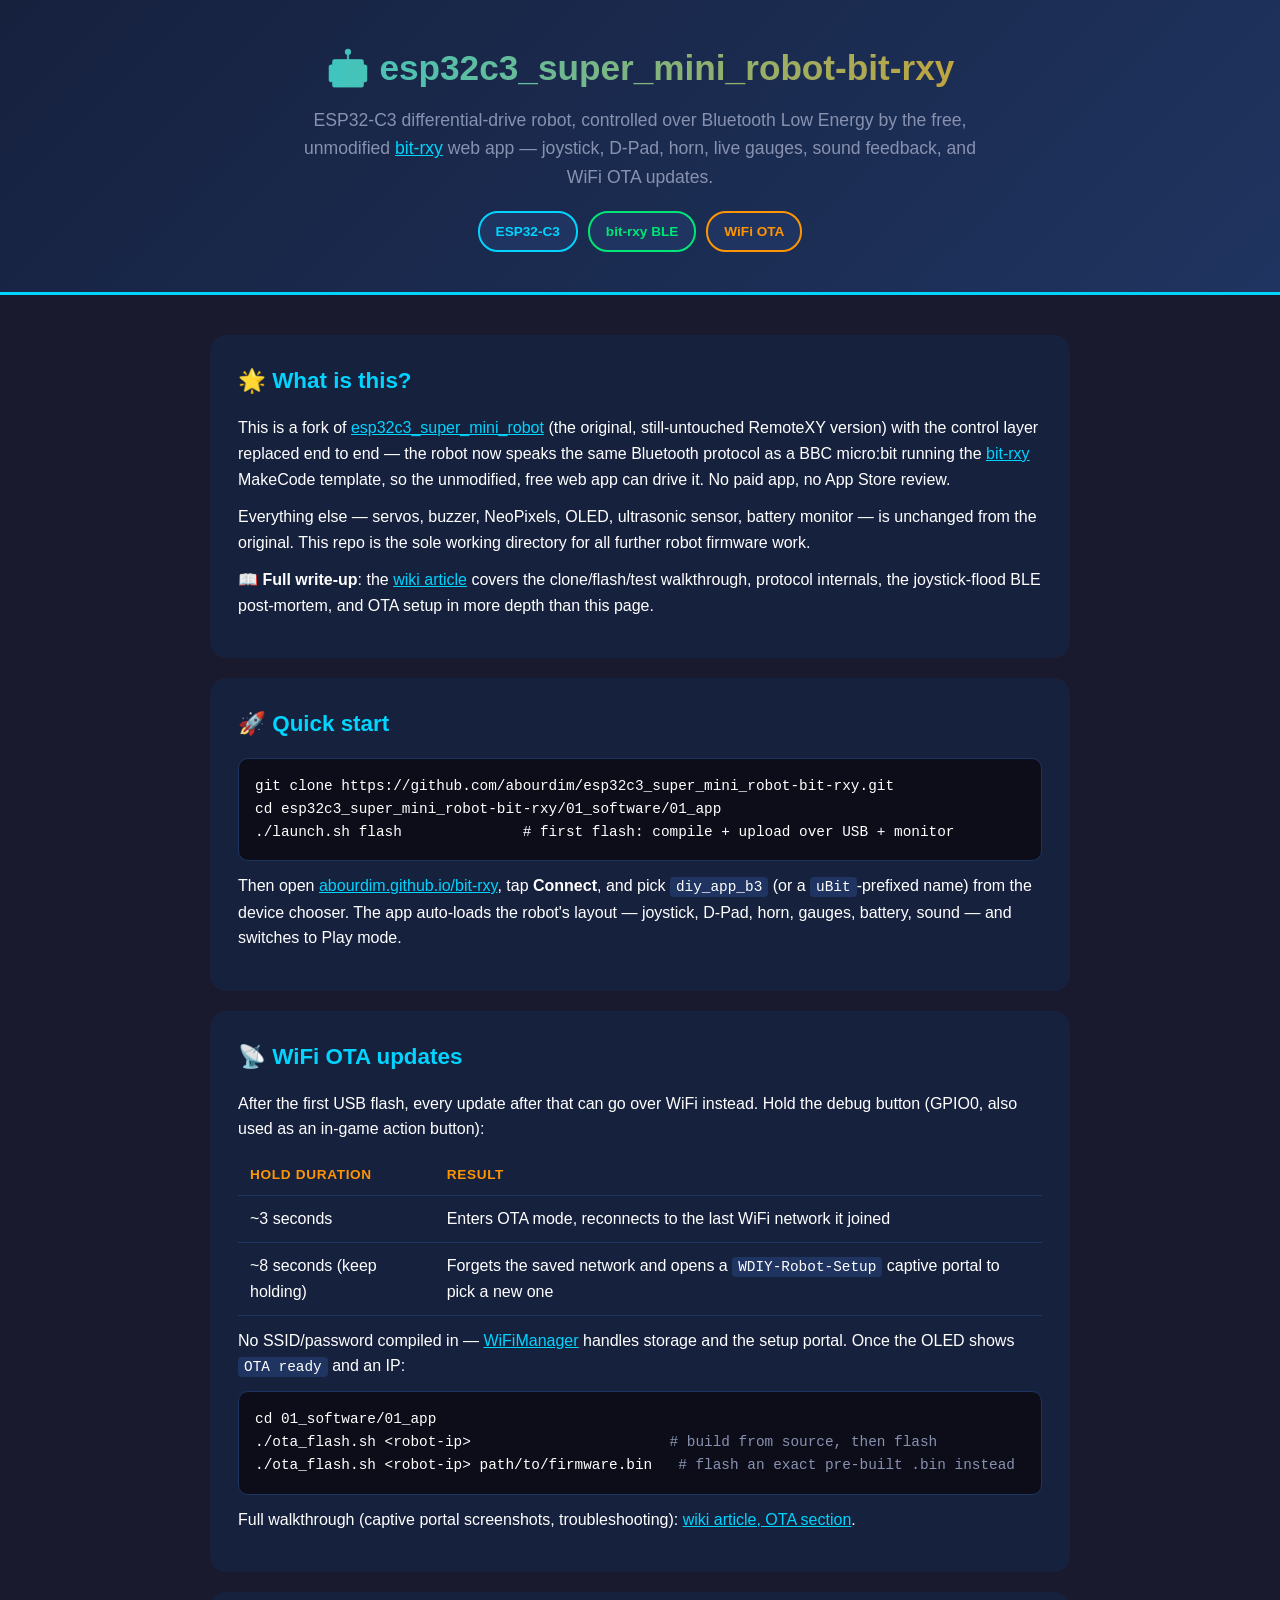
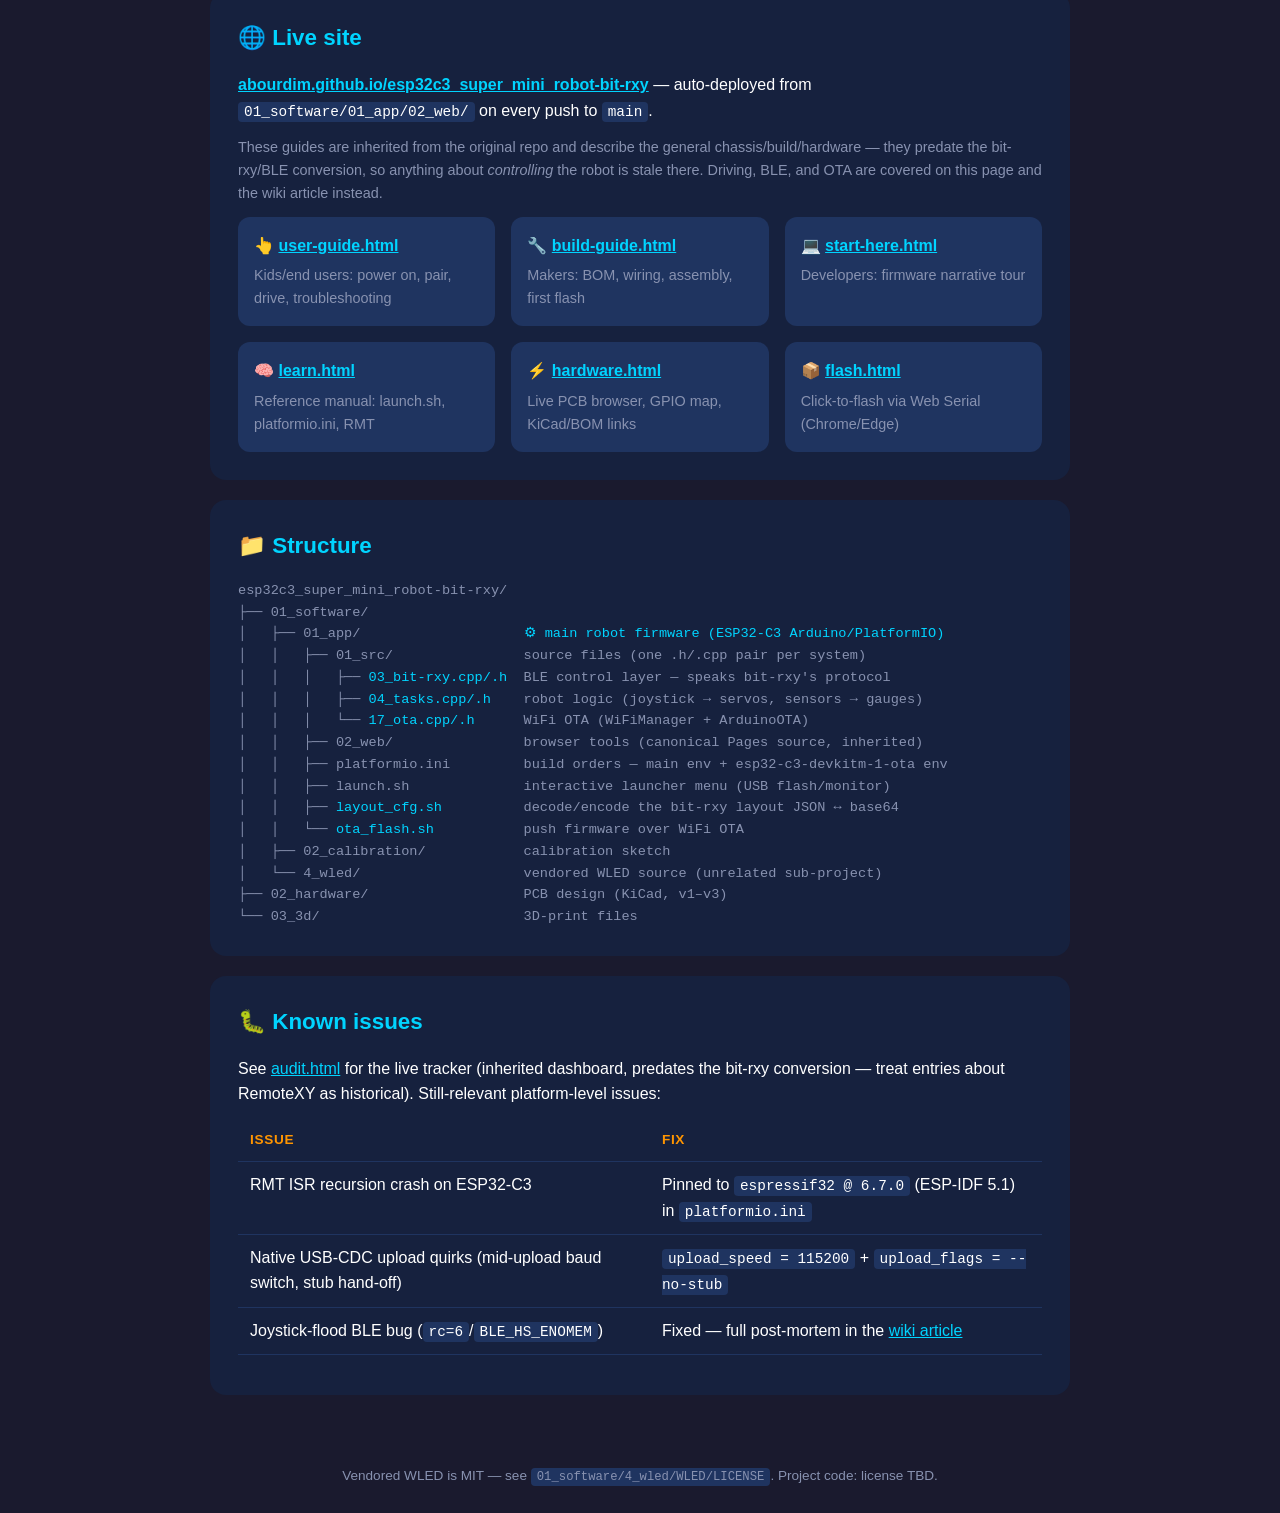
==== README.html @ 1c963590 "Rewrite README for the bit-rxy/BLE/OTA conversion, add README.html README.md was still the original " ====
<!DOCTYPE html>
<html lang="en">
<head>
<meta charset="UTF-8">
<meta name="viewport" content="width=device-width, initial-scale=1.0">
<title>🤖 esp32c3_super_mini_robot-bit-rxy - Documentation</title>
<style>
    :root {
        --bg: #1a1a2e;
        --surface: #16213e;
        --card: #1f3460;
        --accent: #00d4ff;
        --secondary: #ff9500;
        --green: #00e676;
        --red: #ff5252;
        --text: #ffffff;
        --text-dim: #8892b0;
    }
    * { margin: 0; padding: 0; box-sizing: border-box; }
    body {
        font-family: 'Segoe UI', Tahoma, Geneva, Verdana, sans-serif;
        background: var(--bg);
        color: var(--text);
        line-height: 1.6;
    }
    .header {
        background: linear-gradient(135deg, var(--surface), var(--card));
        padding: 40px 20px;
        text-align: center;
        border-bottom: 3px solid var(--accent);
    }
    .header h1 {
        font-size: 2.2rem;
        background: linear-gradient(90deg, var(--accent), var(--secondary));
        -webkit-background-clip: text;
        -webkit-text-fill-color: transparent;
        background-clip: text;
        margin-bottom: 10px;
    }
    .header p { font-size: 1.1rem; color: var(--text-dim); max-width: 700px; margin: 0 auto; }
    .badges { display: flex; gap: 10px; justify-content: center; flex-wrap: wrap; margin-top: 20px; }
    .badge { background: var(--card); padding: 8px 16px; border-radius: 20px; font-size: 0.85rem; font-weight: bold; border: 2px solid; }
    .badge.blue { border-color: var(--accent); color: var(--accent); }
    .badge.green { border-color: var(--green); color: var(--green); }
    .badge.orange { border-color: var(--secondary); color: var(--secondary); }
    .container { max-width: 900px; margin: 0 auto; padding: 20px; }
    section { background: var(--surface); border-radius: 16px; padding: 28px; margin: 20px 0; }
    h2 { color: var(--accent); margin-bottom: 16px; font-size: 1.4rem; }
    h3 { color: var(--secondary); margin: 18px 0 10px; font-size: 1.1rem; }
    p { margin-bottom: 12px; }
    a { color: var(--accent); }
    code {
        background: var(--card);
        padding: 2px 6px;
        border-radius: 4px;
        font-family: 'Consolas', monospace;
        font-size: 0.9em;
    }
    pre {
        background: #0d0d1a;
        border: 1px solid var(--card);
        border-radius: 10px;
        padding: 16px;
        overflow-x: auto;
        margin: 12px 0;
    }
    pre code { background: none; padding: 0; }
    table { width: 100%; border-collapse: collapse; margin: 12px 0; }
    th, td { text-align: left; padding: 10px 12px; border-bottom: 1px solid var(--card); vertical-align: top; }
    th { color: var(--secondary); font-size: 0.85rem; text-transform: uppercase; letter-spacing: 0.05em; }
    .card-grid { display: grid; grid-template-columns: repeat(auto-fit, minmax(220px, 1fr)); gap: 16px; margin-top: 12px; }
    .card { background: var(--card); border-radius: 12px; padding: 16px; }
    .card h4 { color: var(--text); margin-bottom: 6px; }
    .card p { color: var(--text-dim); font-size: 0.9rem; margin: 0; }
    .tree { font-family: 'Consolas', monospace; font-size: 0.85rem; white-space: pre; color: var(--text-dim); }
    .tree .hl { color: var(--accent); }
    footer { text-align: center; padding: 30px; color: var(--text-dim); font-size: 0.85rem; }
</style>
</head>
<body>

<div class="header">
    <h1>🤖 esp32c3_super_mini_robot-bit-rxy</h1>
    <p>ESP32-C3 differential-drive robot, controlled over Bluetooth Low Energy by the free, unmodified <a href="https://abourdim.github.io/bit-rxy/">bit-rxy</a> web app &mdash; joystick, D-Pad, horn, live gauges, sound feedback, and WiFi OTA updates.</p>
    <div class="badges">
        <span class="badge blue">ESP32-C3</span>
        <span class="badge green">bit-rxy BLE</span>
        <span class="badge orange">WiFi OTA</span>
    </div>
</div>

<div class="container">

    <section>
        <h2>🌟 What is this?</h2>
        <p>This is a fork of <a href="https://github.com/abourdim/esp32c3_super_mini_robot">esp32c3_super_mini_robot</a> (the original, still-untouched RemoteXY version) with the control layer replaced end to end &mdash; the robot now speaks the same Bluetooth protocol as a BBC micro:bit running the <a href="https://abourdim.github.io/bit-rxy/">bit-rxy</a> MakeCode template, so the unmodified, free web app can drive it. No paid app, no App Store review.</p>
        <p>Everything else &mdash; servos, buzzer, NeoPixels, OLED, ultrasonic sensor, battery monitor &mdash; is unchanged from the original. This repo is the sole working directory for all further robot firmware work.</p>
        <p>📖 <strong>Full write-up</strong>: the <a href="https://abourdim.github.io/wiki/wdiy-robot-en.html">wiki article</a> covers the clone/flash/test walkthrough, protocol internals, the joystick-flood BLE post-mortem, and OTA setup in more depth than this page.</p>
    </section>

    <section>
        <h2>🚀 Quick start</h2>
        <pre><code>git clone https://github.com/abourdim/esp32c3_super_mini_robot-bit-rxy.git
cd esp32c3_super_mini_robot-bit-rxy/01_software/01_app
./launch.sh flash              # first flash: compile + upload over USB + monitor</code></pre>
        <p>Then open <a href="https://abourdim.github.io/bit-rxy/">abourdim.github.io/bit-rxy</a>, tap <strong>Connect</strong>, and pick <code>diy_app_b3</code> (or a <code>uBit</code>-prefixed name) from the device chooser. The app auto-loads the robot's layout &mdash; joystick, D-Pad, horn, gauges, battery, sound &mdash; and switches to Play mode.</p>
    </section>

    <section>
        <h2>📡 WiFi OTA updates</h2>
        <p>After the first USB flash, every update after that can go over WiFi instead. Hold the debug button (GPIO0, also used as an in-game action button):</p>
        <table>
            <tr><th>Hold duration</th><th>Result</th></tr>
            <tr><td>~3 seconds</td><td>Enters OTA mode, reconnects to the last WiFi network it joined</td></tr>
            <tr><td>~8 seconds (keep holding)</td><td>Forgets the saved network and opens a <code>WDIY-Robot-Setup</code> captive portal to pick a new one</td></tr>
        </table>
        <p>No SSID/password compiled in &mdash; <a href="https://github.com/tzapu/WiFiManager">WiFiManager</a> handles storage and the setup portal. Once the OLED shows <code>OTA ready</code> and an IP:</p>
        <pre><code>cd 01_software/01_app
./ota_flash.sh &lt;robot-ip&gt;                       <span style="color:var(--text-dim)"># build from source, then flash</span>
./ota_flash.sh &lt;robot-ip&gt; path/to/firmware.bin   <span style="color:var(--text-dim)"># flash an exact pre-built .bin instead</span></code></pre>
        <p>Full walkthrough (captive portal screenshots, troubleshooting): <a href="https://abourdim.github.io/wiki/wdiy-robot-en.html#ota">wiki article, OTA section</a>.</p>
    </section>

    <section>
        <h2>🌐 Live site</h2>
        <p><strong><a href="https://abourdim.github.io/esp32c3_super_mini_robot-bit-rxy/">abourdim.github.io/esp32c3_super_mini_robot-bit-rxy</a></strong> &mdash; auto-deployed from <code>01_software/01_app/02_web/</code> on every push to <code>main</code>.</p>
        <p style="color:var(--text-dim);font-size:0.9rem;">These guides are inherited from the original repo and describe the general chassis/build/hardware &mdash; they predate the bit-rxy/BLE conversion, so anything about <em>controlling</em> the robot is stale there. Driving, BLE, and OTA are covered on this page and the wiki article instead.</p>
        <div class="card-grid">
            <div class="card"><h4>👆 <a href="https://abourdim.github.io/esp32c3_super_mini_robot-bit-rxy/user-guide.html">user-guide.html</a></h4><p>Kids/end users: power on, pair, drive, troubleshooting</p></div>
            <div class="card"><h4>🔧 <a href="https://abourdim.github.io/esp32c3_super_mini_robot-bit-rxy/build-guide.html">build-guide.html</a></h4><p>Makers: BOM, wiring, assembly, first flash</p></div>
            <div class="card"><h4>💻 <a href="https://abourdim.github.io/esp32c3_super_mini_robot-bit-rxy/start-here.html">start-here.html</a></h4><p>Developers: firmware narrative tour</p></div>
            <div class="card"><h4>🧠 <a href="https://abourdim.github.io/esp32c3_super_mini_robot-bit-rxy/learn.html">learn.html</a></h4><p>Reference manual: launch.sh, platformio.ini, RMT</p></div>
            <div class="card"><h4>⚡ <a href="https://abourdim.github.io/esp32c3_super_mini_robot-bit-rxy/hardware.html">hardware.html</a></h4><p>Live PCB browser, GPIO map, KiCad/BOM links</p></div>
            <div class="card"><h4>📦 <a href="https://abourdim.github.io/esp32c3_super_mini_robot-bit-rxy/flash.html">flash.html</a></h4><p>Click-to-flash via Web Serial (Chrome/Edge)</p></div>
        </div>
    </section>

    <section>
        <h2>📁 Structure</h2>
        <div class="tree">esp32c3_super_mini_robot-bit-rxy/
├── 01_software/
│   ├── 01_app/                    <span class="hl">⚙ main robot firmware (ESP32-C3 Arduino/PlatformIO)</span>
│   │   ├── 01_src/                source files (one .h/.cpp pair per system)
│   │   │   ├── <span class="hl">03_bit-rxy.cpp/.h</span>  BLE control layer — speaks bit-rxy's protocol
│   │   │   ├── <span class="hl">04_tasks.cpp/.h</span>    robot logic (joystick → servos, sensors → gauges)
│   │   │   └── <span class="hl">17_ota.cpp/.h</span>      WiFi OTA (WiFiManager + ArduinoOTA)
│   │   ├── 02_web/                browser tools (canonical Pages source, inherited)
│   │   ├── platformio.ini         build orders — main env + esp32-c3-devkitm-1-ota env
│   │   ├── launch.sh              interactive launcher menu (USB flash/monitor)
│   │   ├── <span class="hl">layout_cfg.sh</span>          decode/encode the bit-rxy layout JSON ↔ base64
│   │   └── <span class="hl">ota_flash.sh</span>           push firmware over WiFi OTA
│   ├── 02_calibration/            calibration sketch
│   └── 4_wled/                    vendored WLED source (unrelated sub-project)
├── 02_hardware/                   PCB design (KiCad, v1–v3)
└── 03_3d/                         3D-print files</div>
    </section>

    <section>
        <h2>🐛 Known issues</h2>
        <p>See <a href="https://abourdim.github.io/esp32c3_super_mini_robot-bit-rxy/audit.html">audit.html</a> for the live tracker (inherited dashboard, predates the bit-rxy conversion &mdash; treat entries about RemoteXY as historical). Still-relevant platform-level issues:</p>
        <table>
            <tr><th>Issue</th><th>Fix</th></tr>
            <tr><td>RMT ISR recursion crash on ESP32-C3</td><td>Pinned to <code>espressif32 @ 6.7.0</code> (ESP-IDF 5.1) in <code>platformio.ini</code></td></tr>
            <tr><td>Native USB-CDC upload quirks (mid-upload baud switch, stub hand-off)</td><td><code>upload_speed = 115200</code> + <code>upload_flags = --no-stub</code></td></tr>
            <tr><td>Joystick-flood BLE bug (<code>rc=6</code>/<code>BLE_HS_ENOMEM</code>)</td><td>Fixed &mdash; full post-mortem in the <a href="https://abourdim.github.io/wiki/wdiy-robot-en.html#postmortem">wiki article</a></td></tr>
        </table>
    </section>

</div>

<footer>
    Vendored WLED is MIT &mdash; see <code>01_software/4_wled/WLED/LICENSE</code>. Project code: license TBD.
</footer>

</body>
</html>
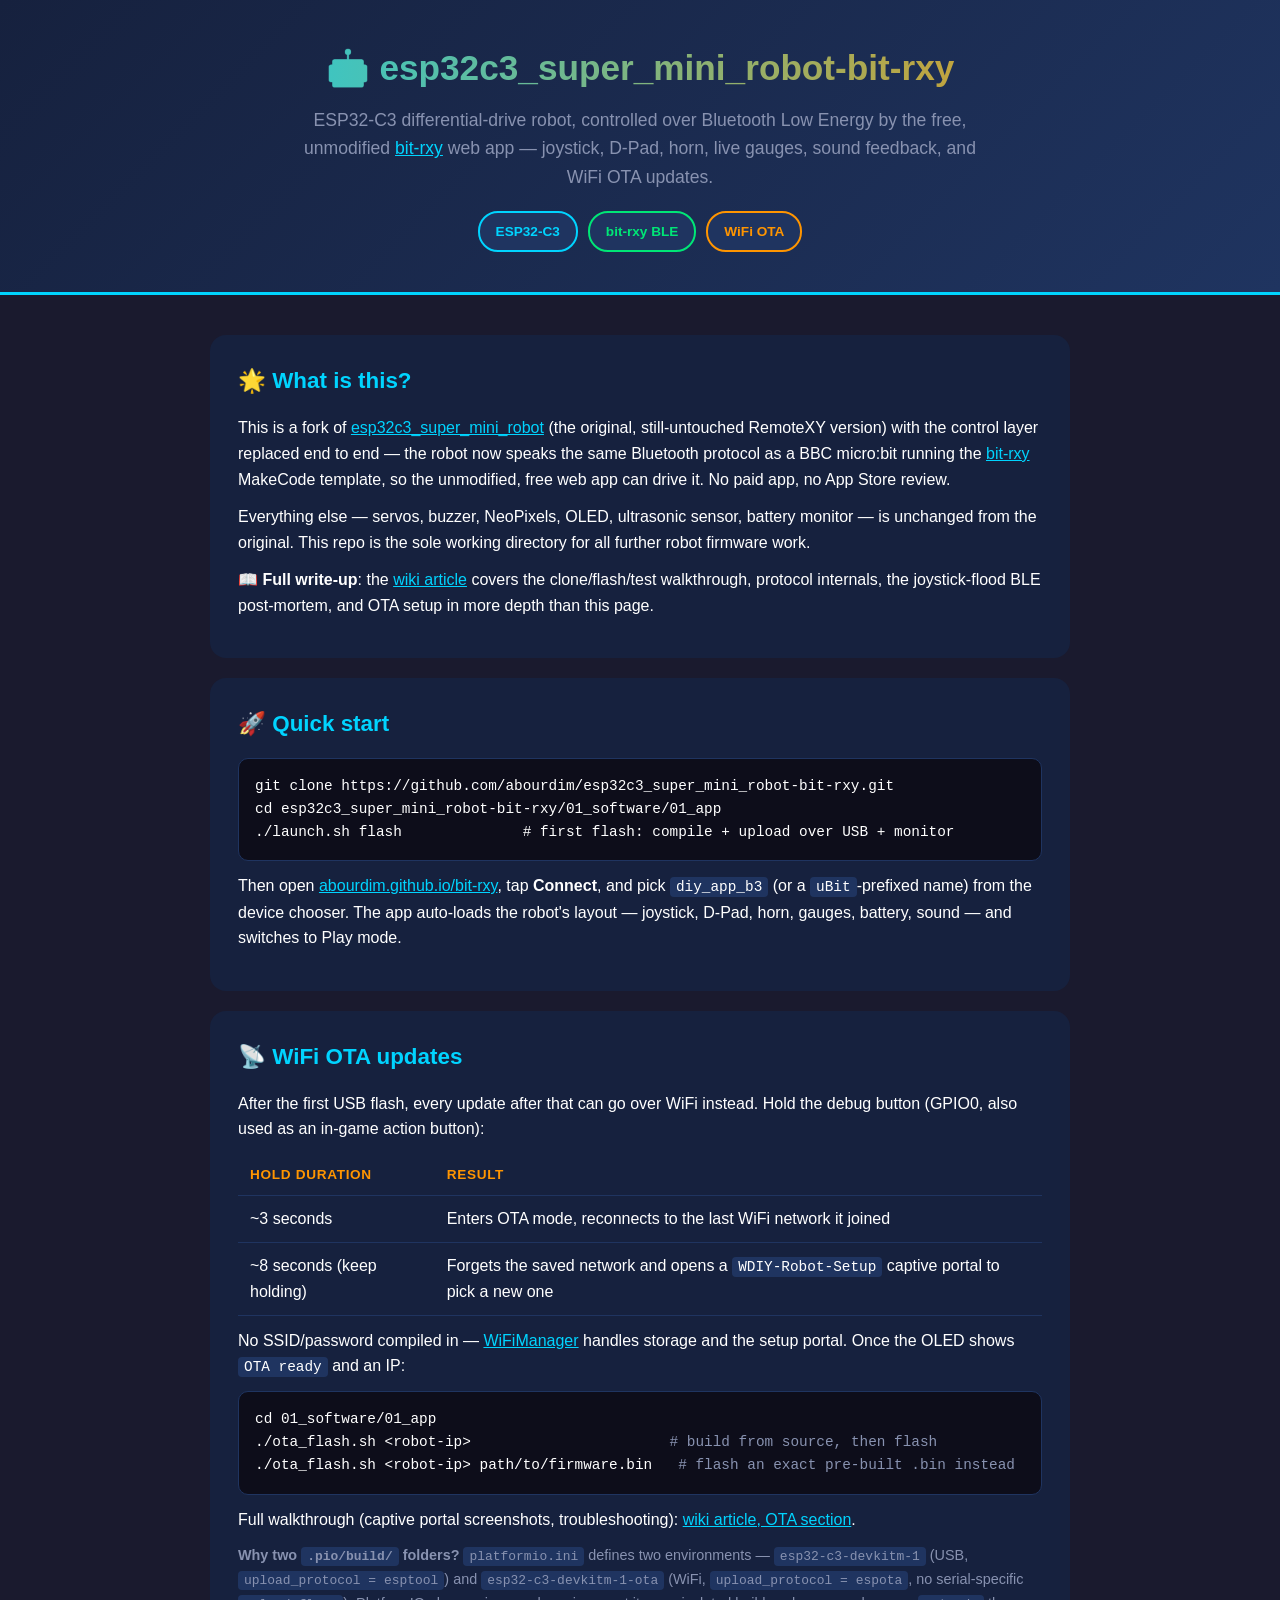
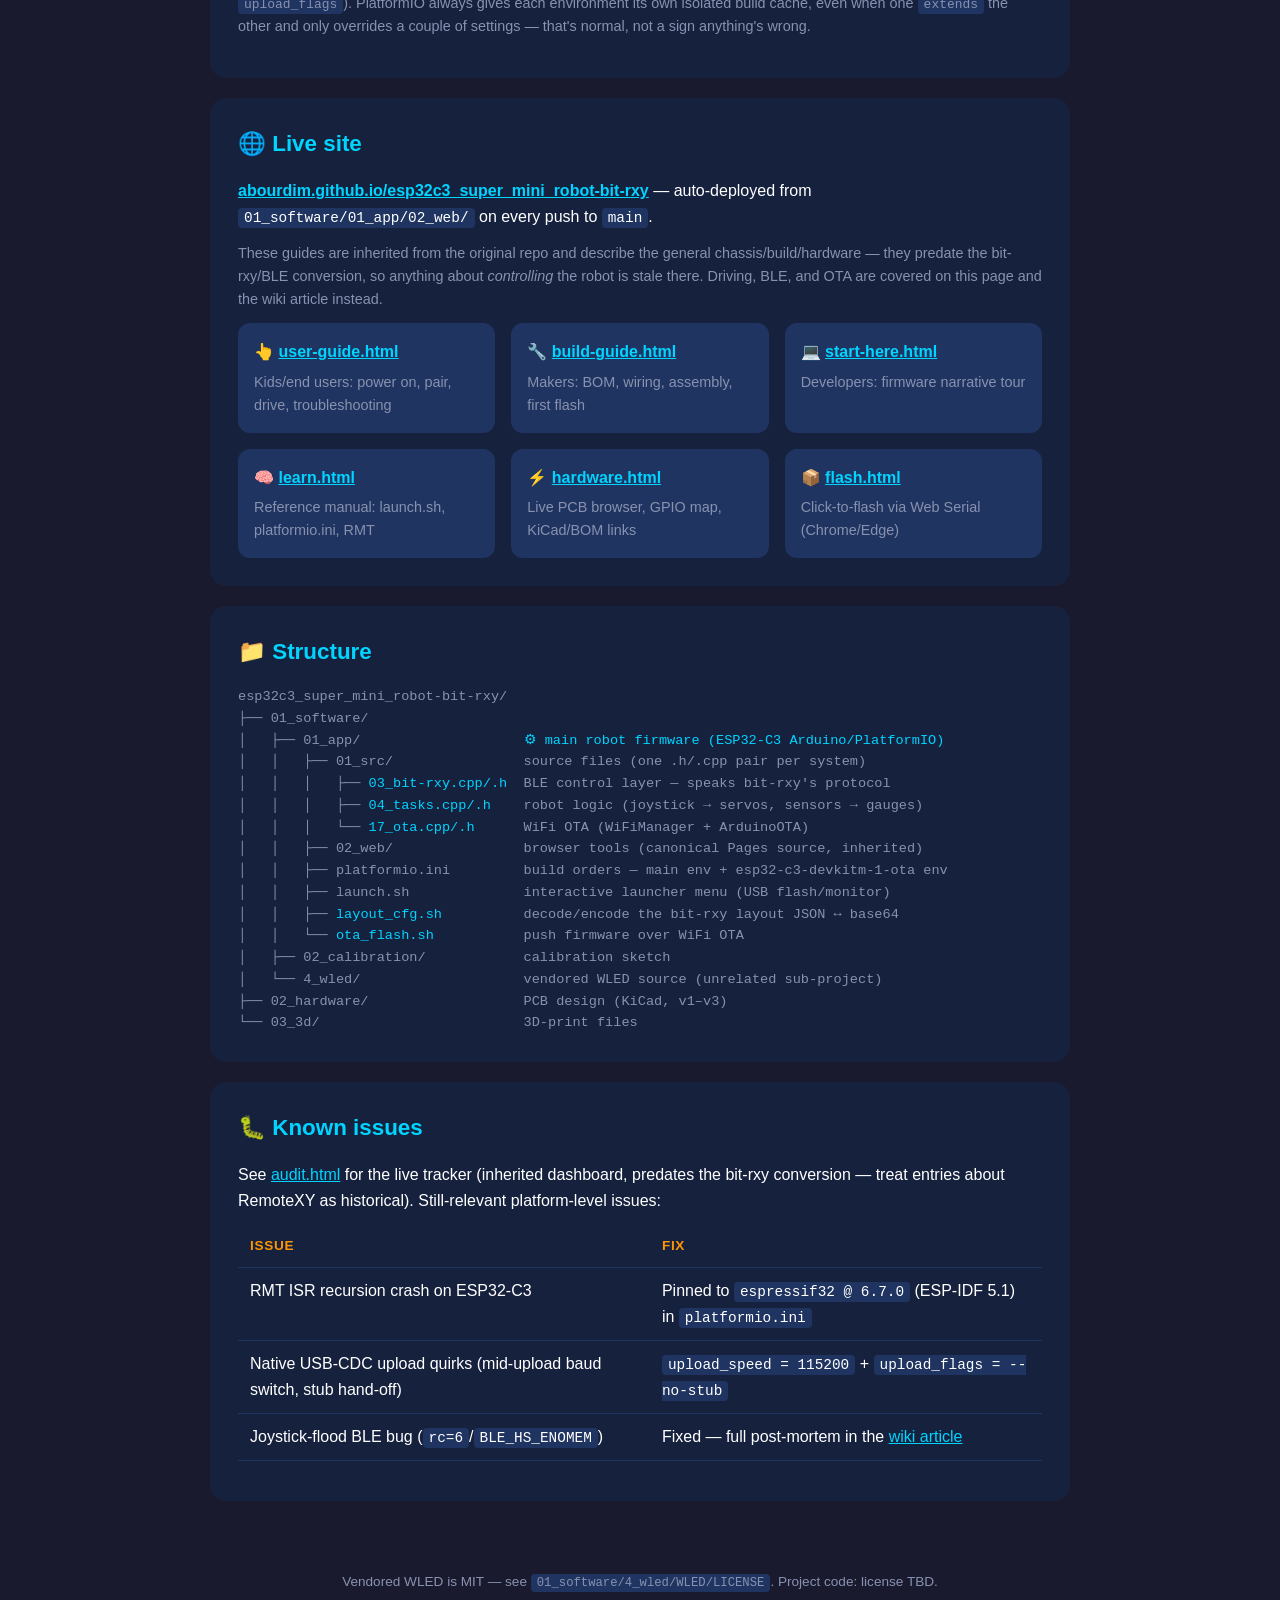
==== commit b2f70520: "Document why there are two .pio/build/ folders (USB vs OTA env)" ====
--- a/README.html
+++ b/README.html
@@ -119,6 +119,7 @@
 ./ota_flash.sh &lt;robot-ip&gt;                       <span style="color:var(--text-dim)"># build from source, then flash</span>
 ./ota_flash.sh &lt;robot-ip&gt; path/to/firmware.bin   <span style="color:var(--text-dim)"># flash an exact pre-built .bin instead</span></code></pre>
         <p>Full walkthrough (captive portal screenshots, troubleshooting): <a href="https://abourdim.github.io/wiki/wdiy-robot-en.html#ota">wiki article, OTA section</a>.</p>
+        <p style="color:var(--text-dim);font-size:0.9rem;"><strong>Why two <code>.pio/build/</code> folders?</strong> <code>platformio.ini</code> defines two environments &mdash; <code>esp32-c3-devkitm-1</code> (USB, <code>upload_protocol = esptool</code>) and <code>esp32-c3-devkitm-1-ota</code> (WiFi, <code>upload_protocol = espota</code>, no serial-specific <code>upload_flags</code>). PlatformIO always gives each environment its own isolated build cache, even when one <code>extends</code> the other and only overrides a couple of settings &mdash; that's normal, not a sign anything's wrong.</p>
     </section>
 
     <section>
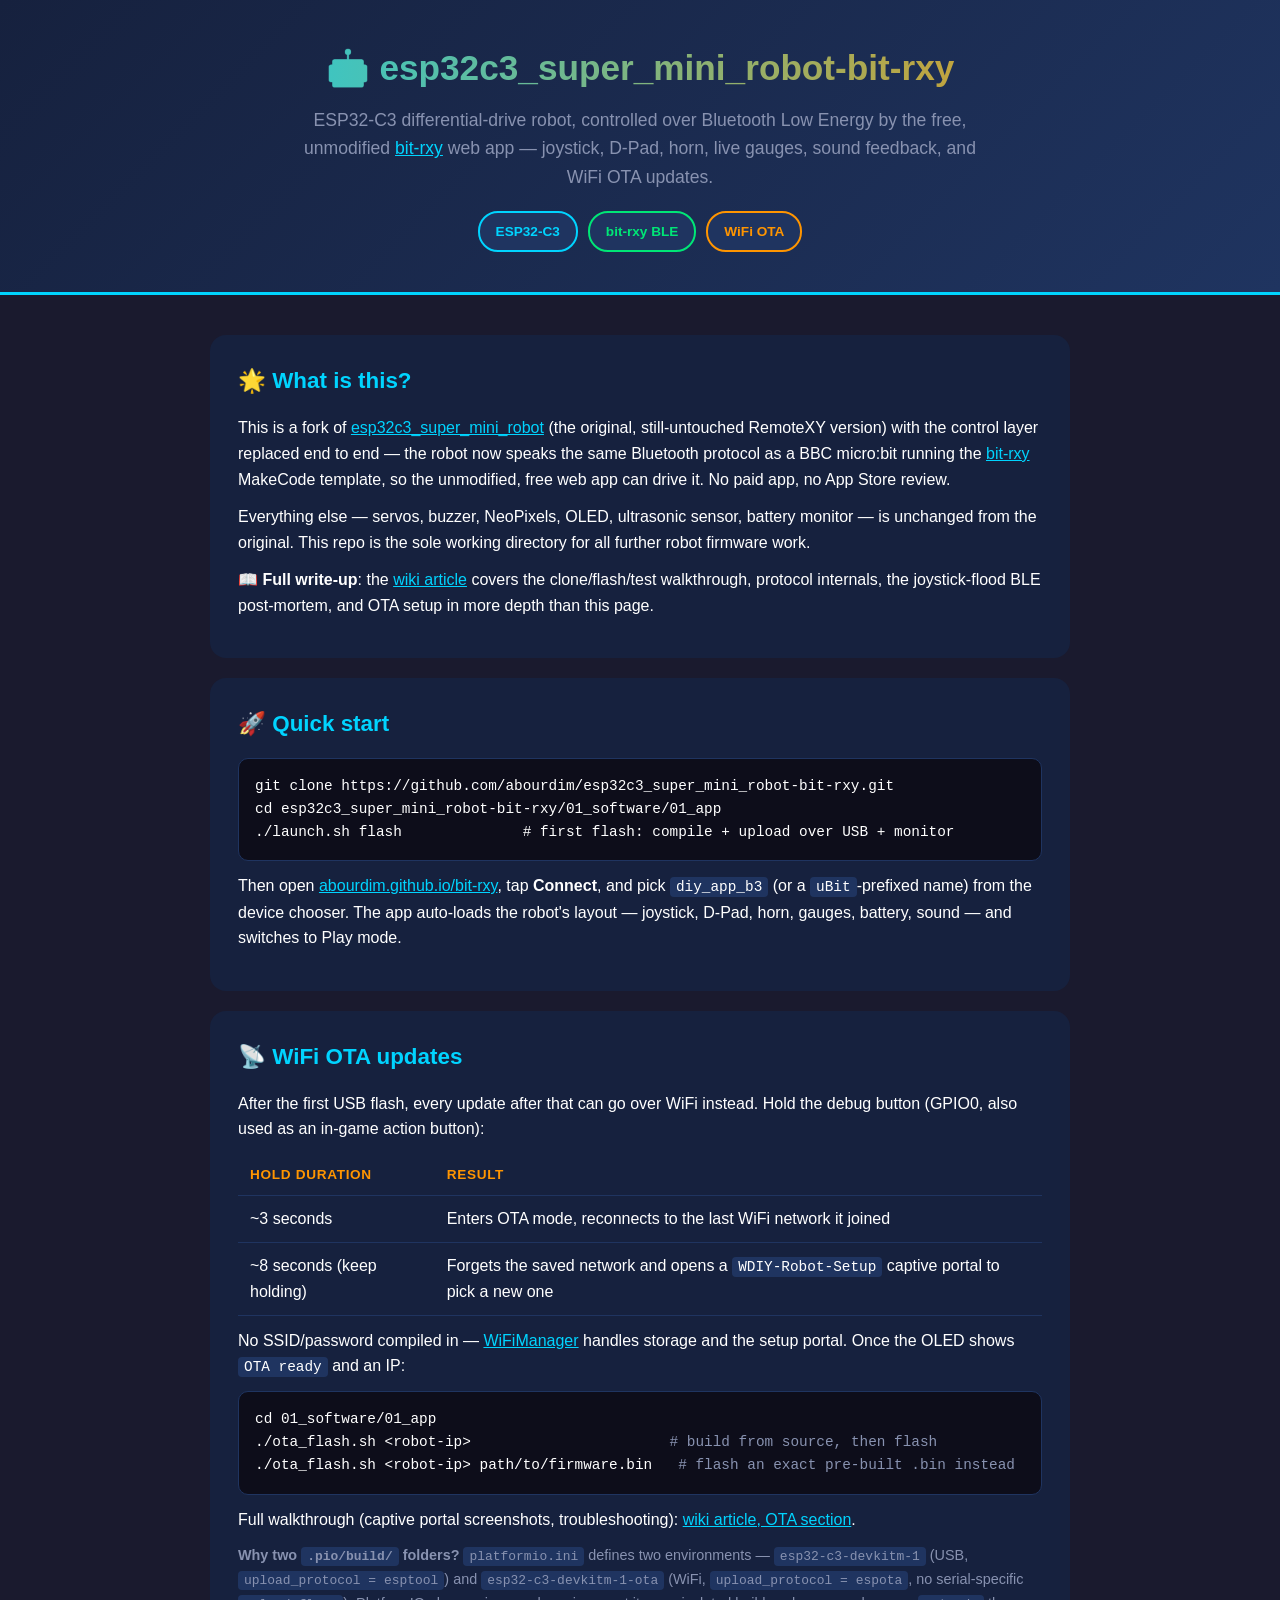
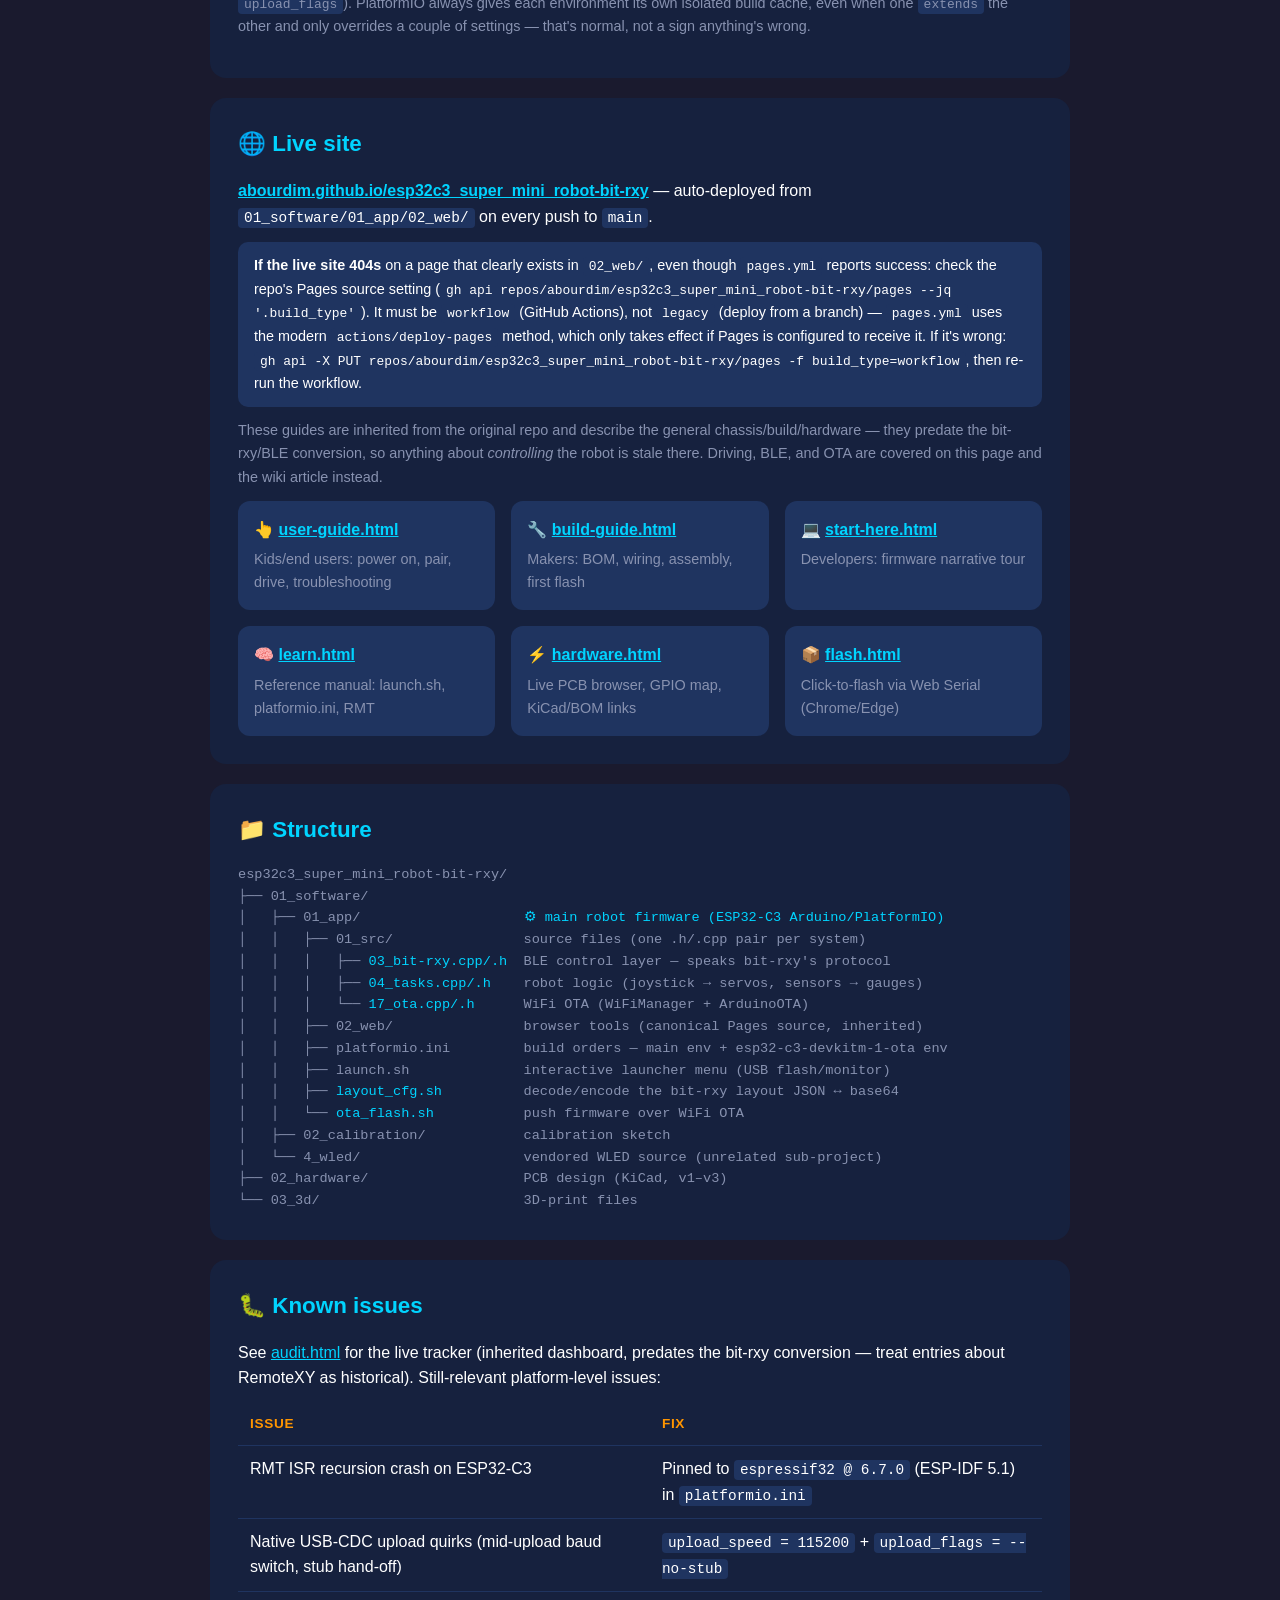
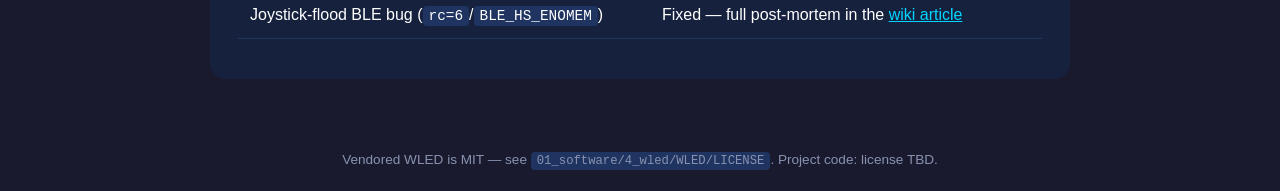
==== commit 54e3ab72: "Document the GitHub Pages legacy-vs-workflow build_type gotcha" ====
--- a/README.html
+++ b/README.html
@@ -125,6 +125,7 @@
     <section>
         <h2>🌐 Live site</h2>
         <p><strong><a href="https://abourdim.github.io/esp32c3_super_mini_robot-bit-rxy/">abourdim.github.io/esp32c3_super_mini_robot-bit-rxy</a></strong> &mdash; auto-deployed from <code>01_software/01_app/02_web/</code> on every push to <code>main</code>.</p>
+        <p style="background:var(--card);border-radius:10px;padding:12px 16px;font-size:0.9rem;"><strong>If the live site 404s</strong> on a page that clearly exists in <code>02_web/</code>, even though <code>pages.yml</code> reports success: check the repo's Pages source setting (<code>gh api repos/abourdim/esp32c3_super_mini_robot-bit-rxy/pages --jq '.build_type'</code>). It must be <code>workflow</code> (GitHub Actions), not <code>legacy</code> (deploy from a branch) &mdash; <code>pages.yml</code> uses the modern <code>actions/deploy-pages</code> method, which only takes effect if Pages is configured to receive it. If it's wrong: <code>gh api -X PUT repos/abourdim/esp32c3_super_mini_robot-bit-rxy/pages -f build_type=workflow</code>, then re-run the workflow.</p>
         <p style="color:var(--text-dim);font-size:0.9rem;">These guides are inherited from the original repo and describe the general chassis/build/hardware &mdash; they predate the bit-rxy/BLE conversion, so anything about <em>controlling</em> the robot is stale there. Driving, BLE, and OTA are covered on this page and the wiki article instead.</p>
         <div class="card-grid">
             <div class="card"><h4>👆 <a href="https://abourdim.github.io/esp32c3_super_mini_robot-bit-rxy/user-guide.html">user-guide.html</a></h4><p>Kids/end users: power on, pair, drive, troubleshooting</p></div>
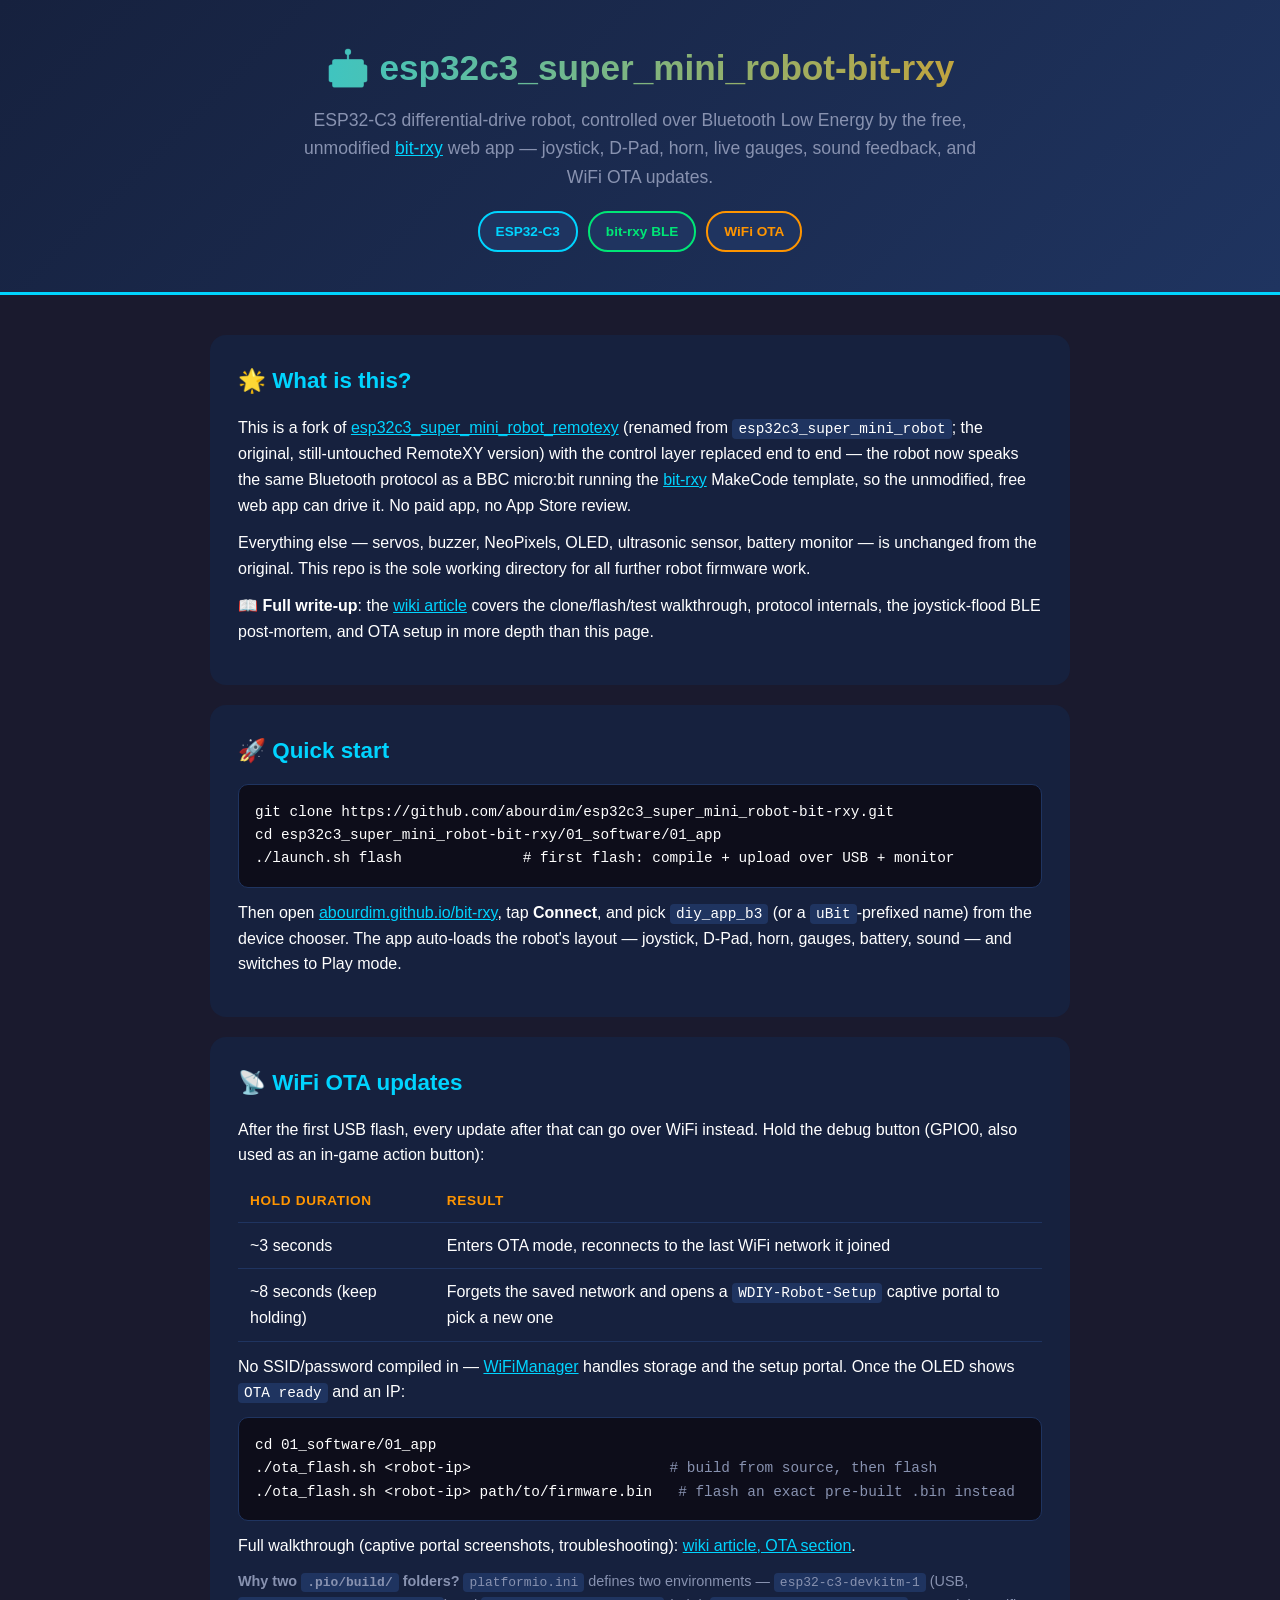
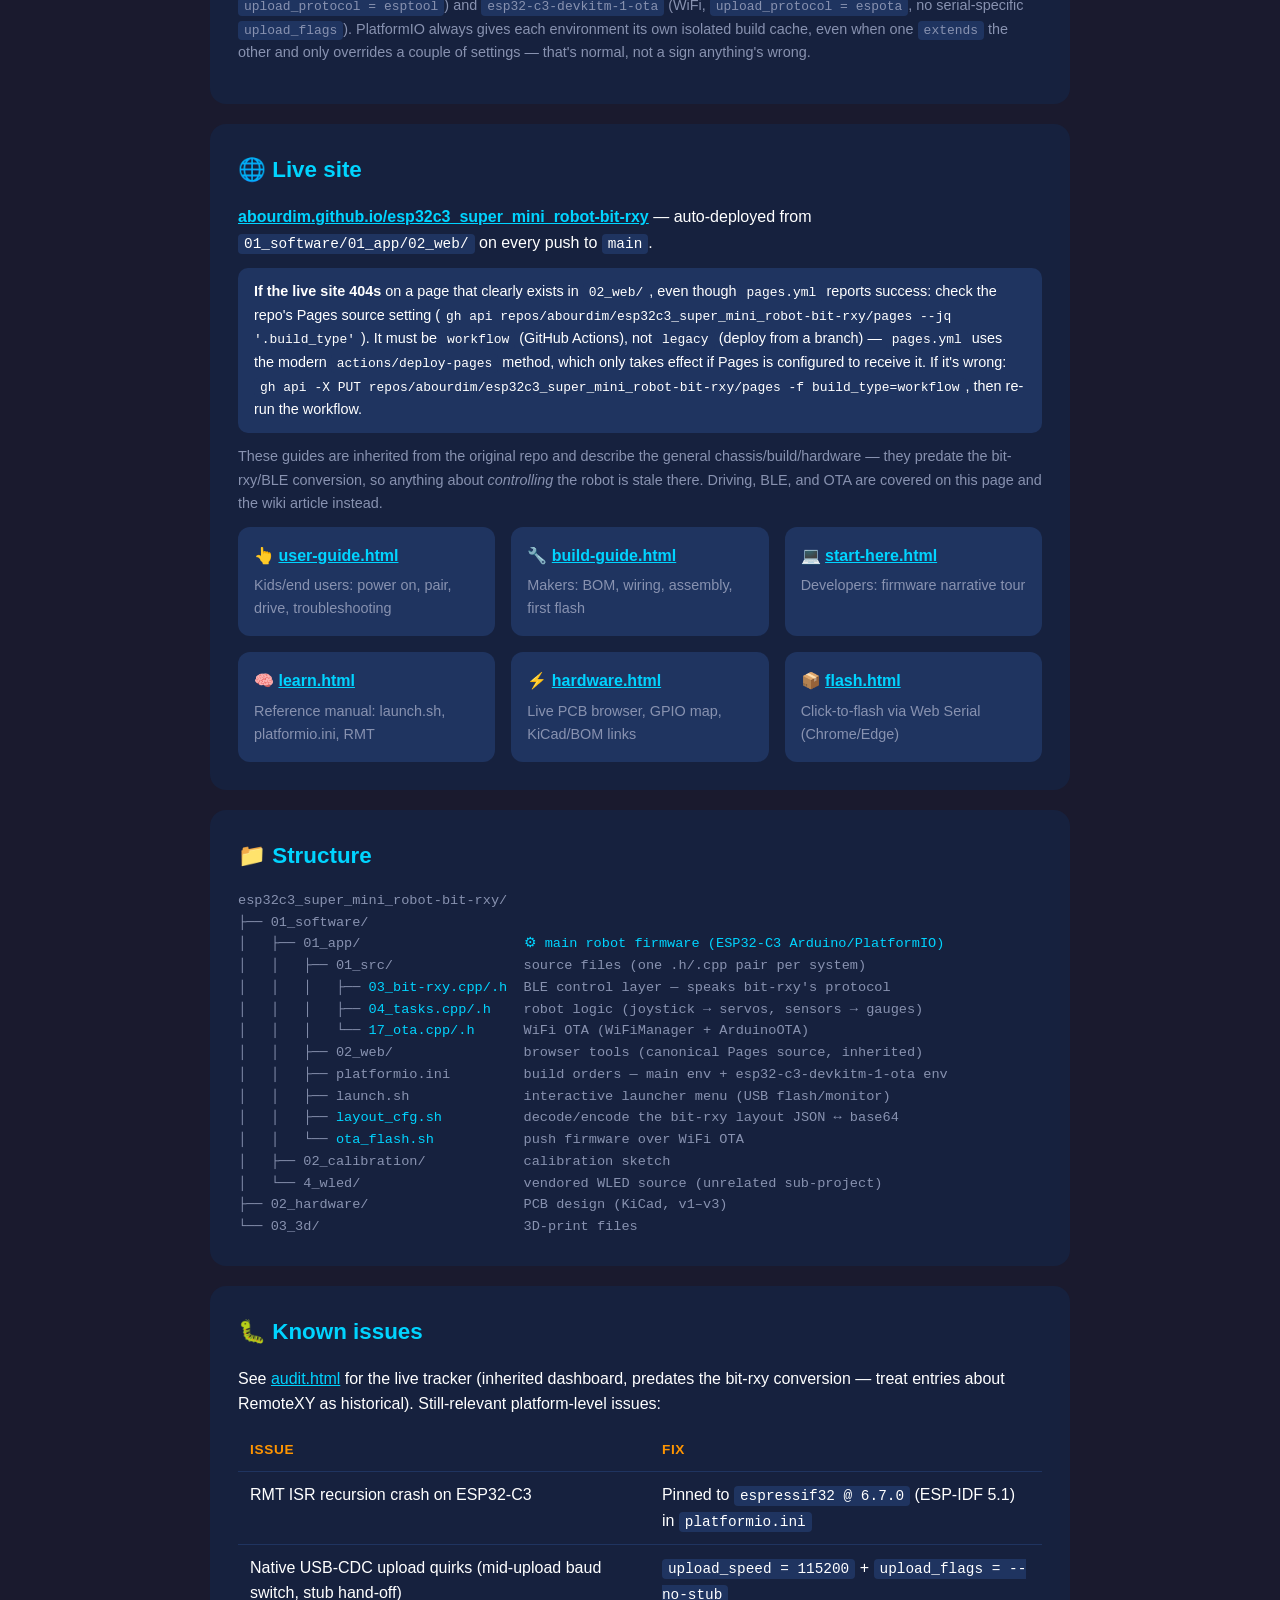
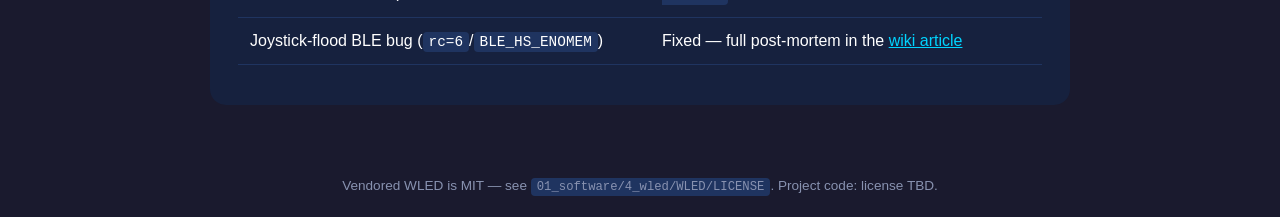
==== commit 7d58f57e: "Update repo references after upstream rename + fix self-links esp32c3_super_mini_robot was renamed t" ====
--- a/README.html
+++ b/README.html
@@ -93,7 +93,7 @@
 
     <section>
         <h2>🌟 What is this?</h2>
-        <p>This is a fork of <a href="https://github.com/abourdim/esp32c3_super_mini_robot">esp32c3_super_mini_robot</a> (the original, still-untouched RemoteXY version) with the control layer replaced end to end &mdash; the robot now speaks the same Bluetooth protocol as a BBC micro:bit running the <a href="https://abourdim.github.io/bit-rxy/">bit-rxy</a> MakeCode template, so the unmodified, free web app can drive it. No paid app, no App Store review.</p>
+        <p>This is a fork of <a href="https://github.com/abourdim/esp32c3_super_mini_robot_remotexy">esp32c3_super_mini_robot_remotexy</a> (renamed from <code>esp32c3_super_mini_robot</code>; the original, still-untouched RemoteXY version) with the control layer replaced end to end &mdash; the robot now speaks the same Bluetooth protocol as a BBC micro:bit running the <a href="https://abourdim.github.io/bit-rxy/">bit-rxy</a> MakeCode template, so the unmodified, free web app can drive it. No paid app, no App Store review.</p>
         <p>Everything else &mdash; servos, buzzer, NeoPixels, OLED, ultrasonic sensor, battery monitor &mdash; is unchanged from the original. This repo is the sole working directory for all further robot firmware work.</p>
         <p>📖 <strong>Full write-up</strong>: the <a href="https://abourdim.github.io/wiki/wdiy-robot-en.html">wiki article</a> covers the clone/flash/test walkthrough, protocol internals, the joystick-flood BLE post-mortem, and OTA setup in more depth than this page.</p>
     </section>
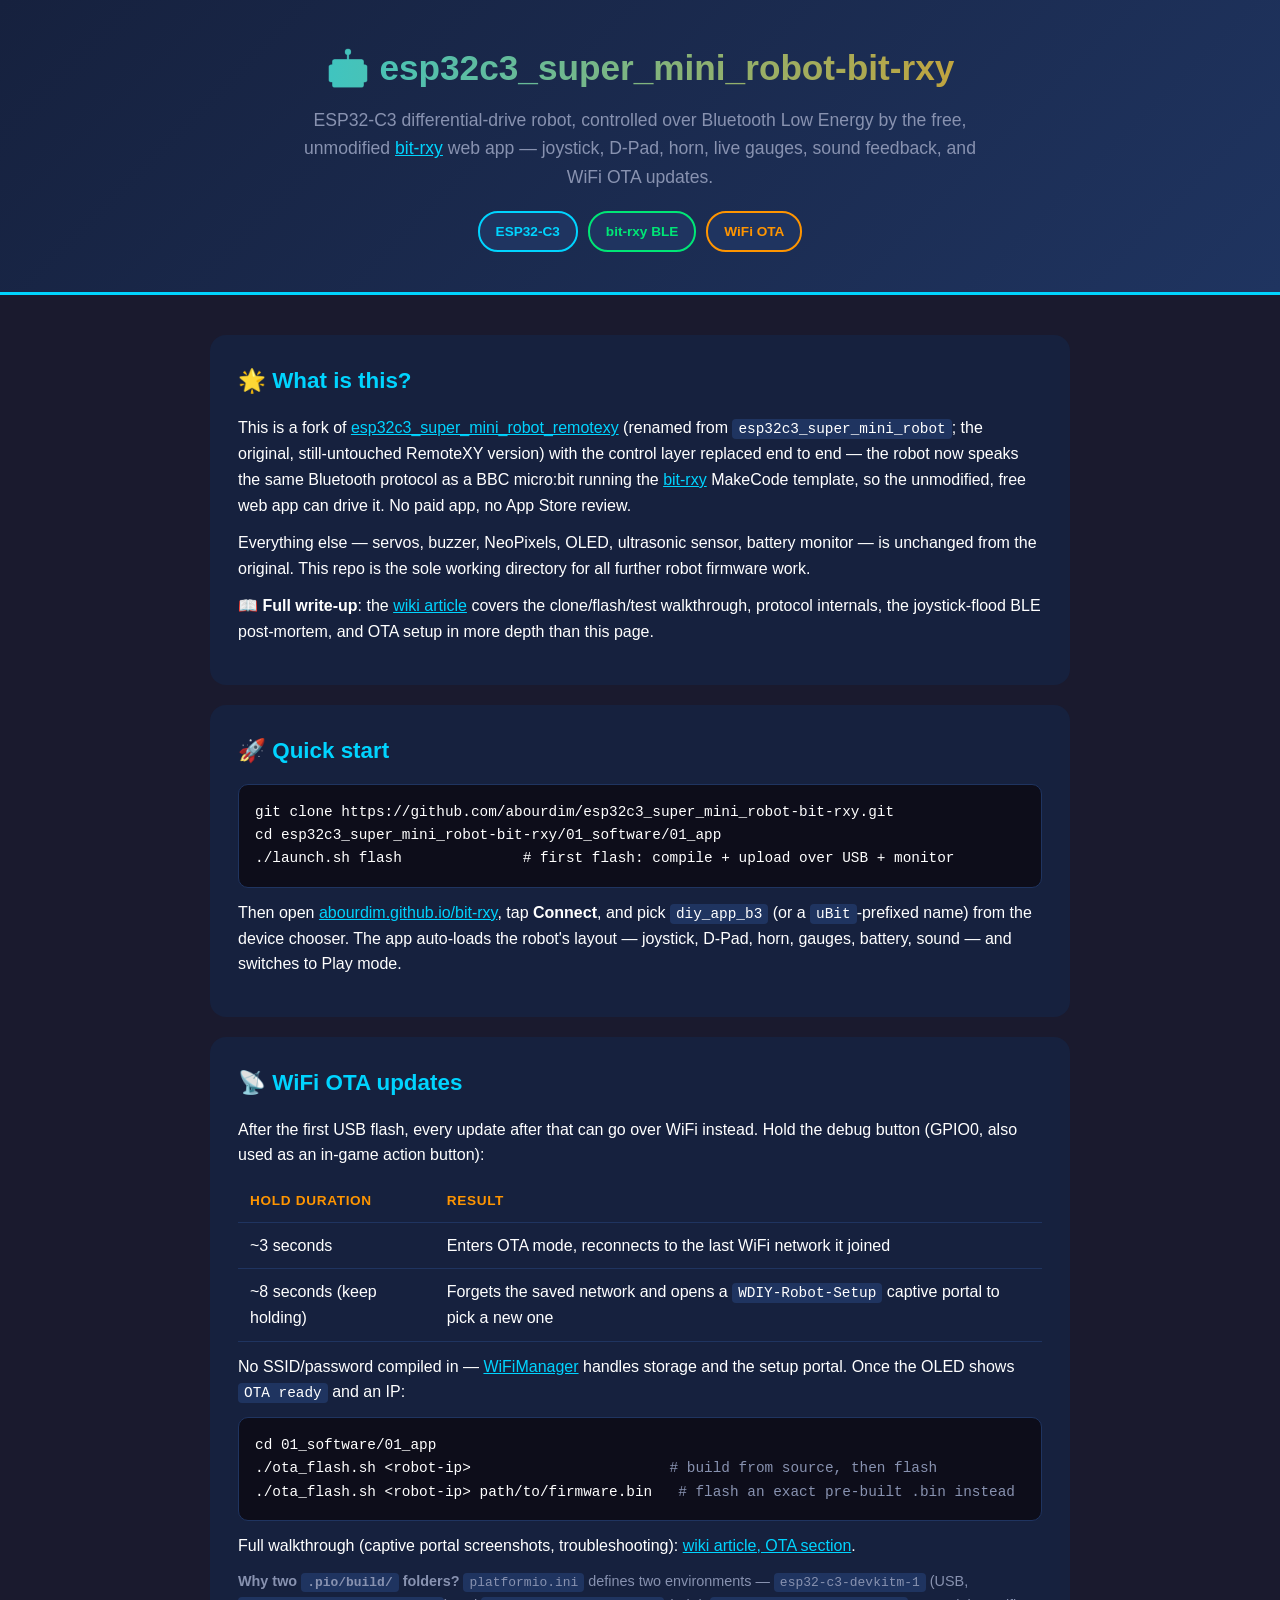
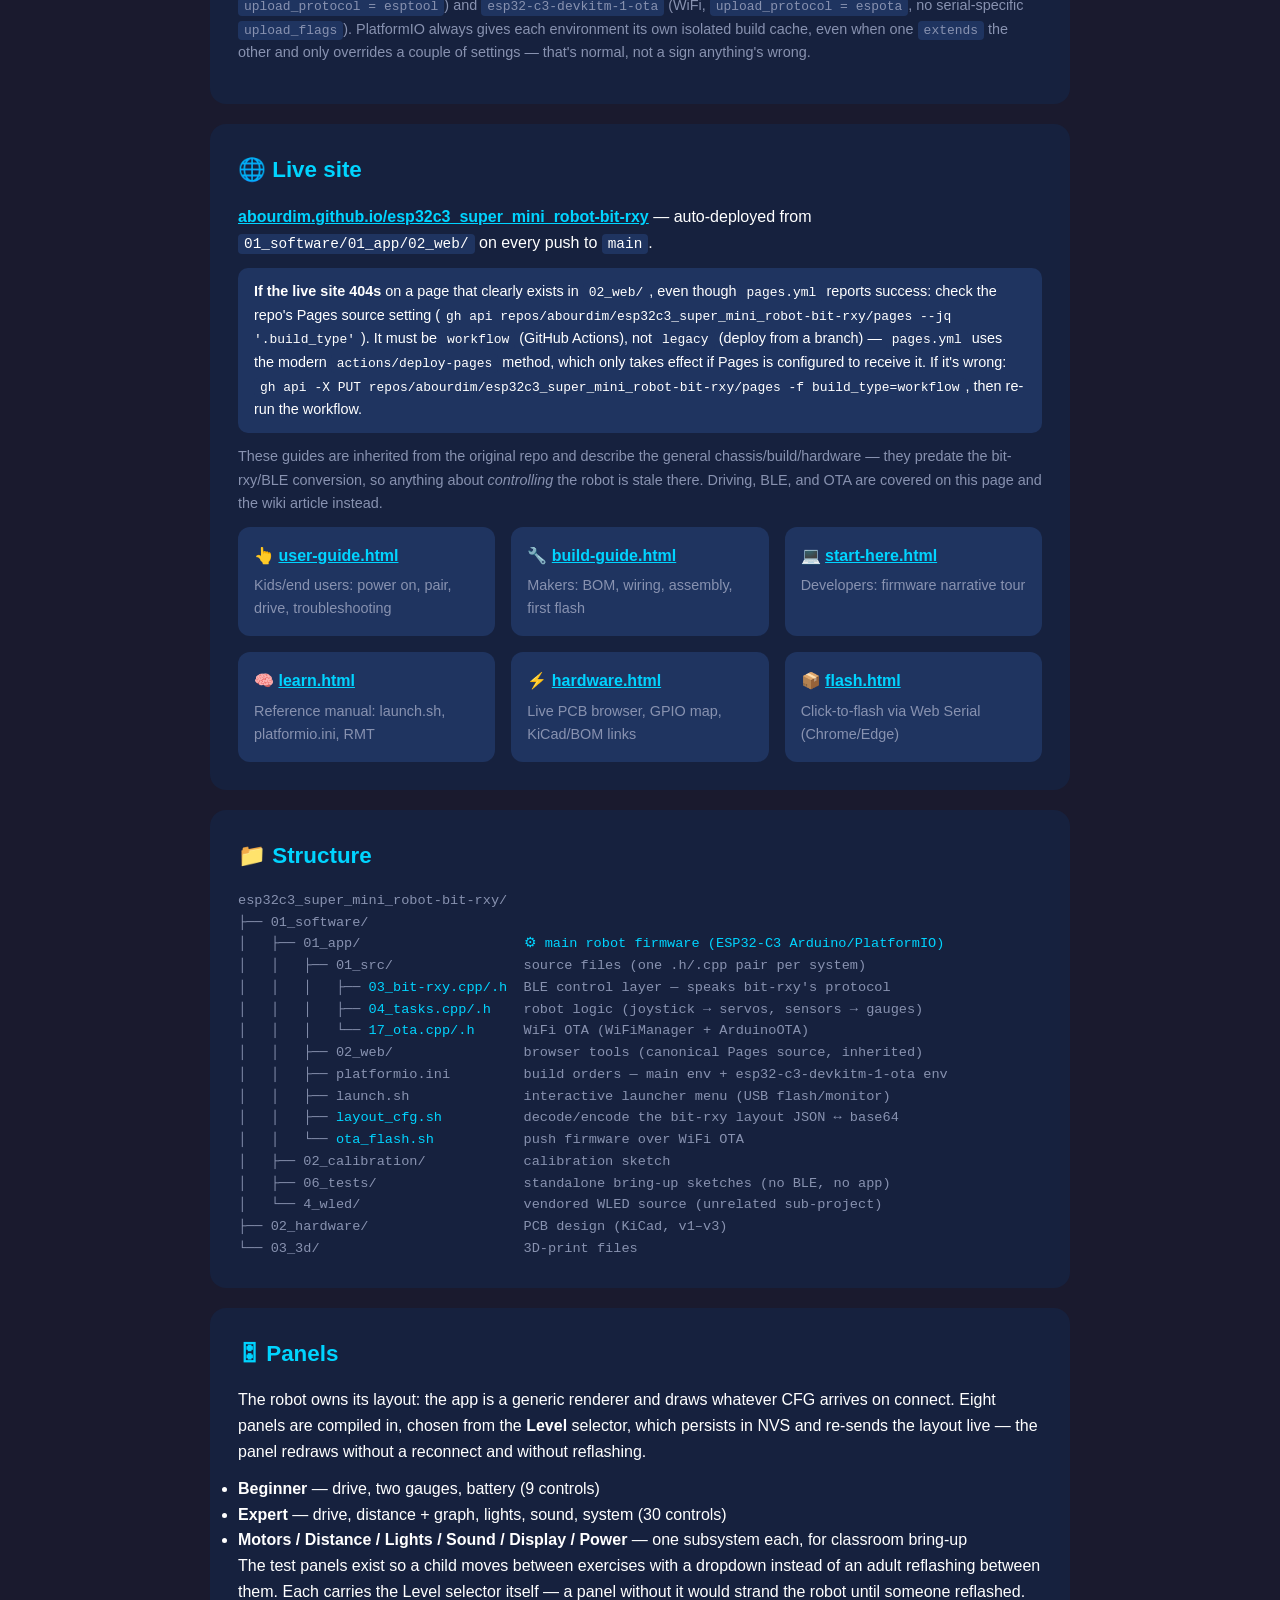
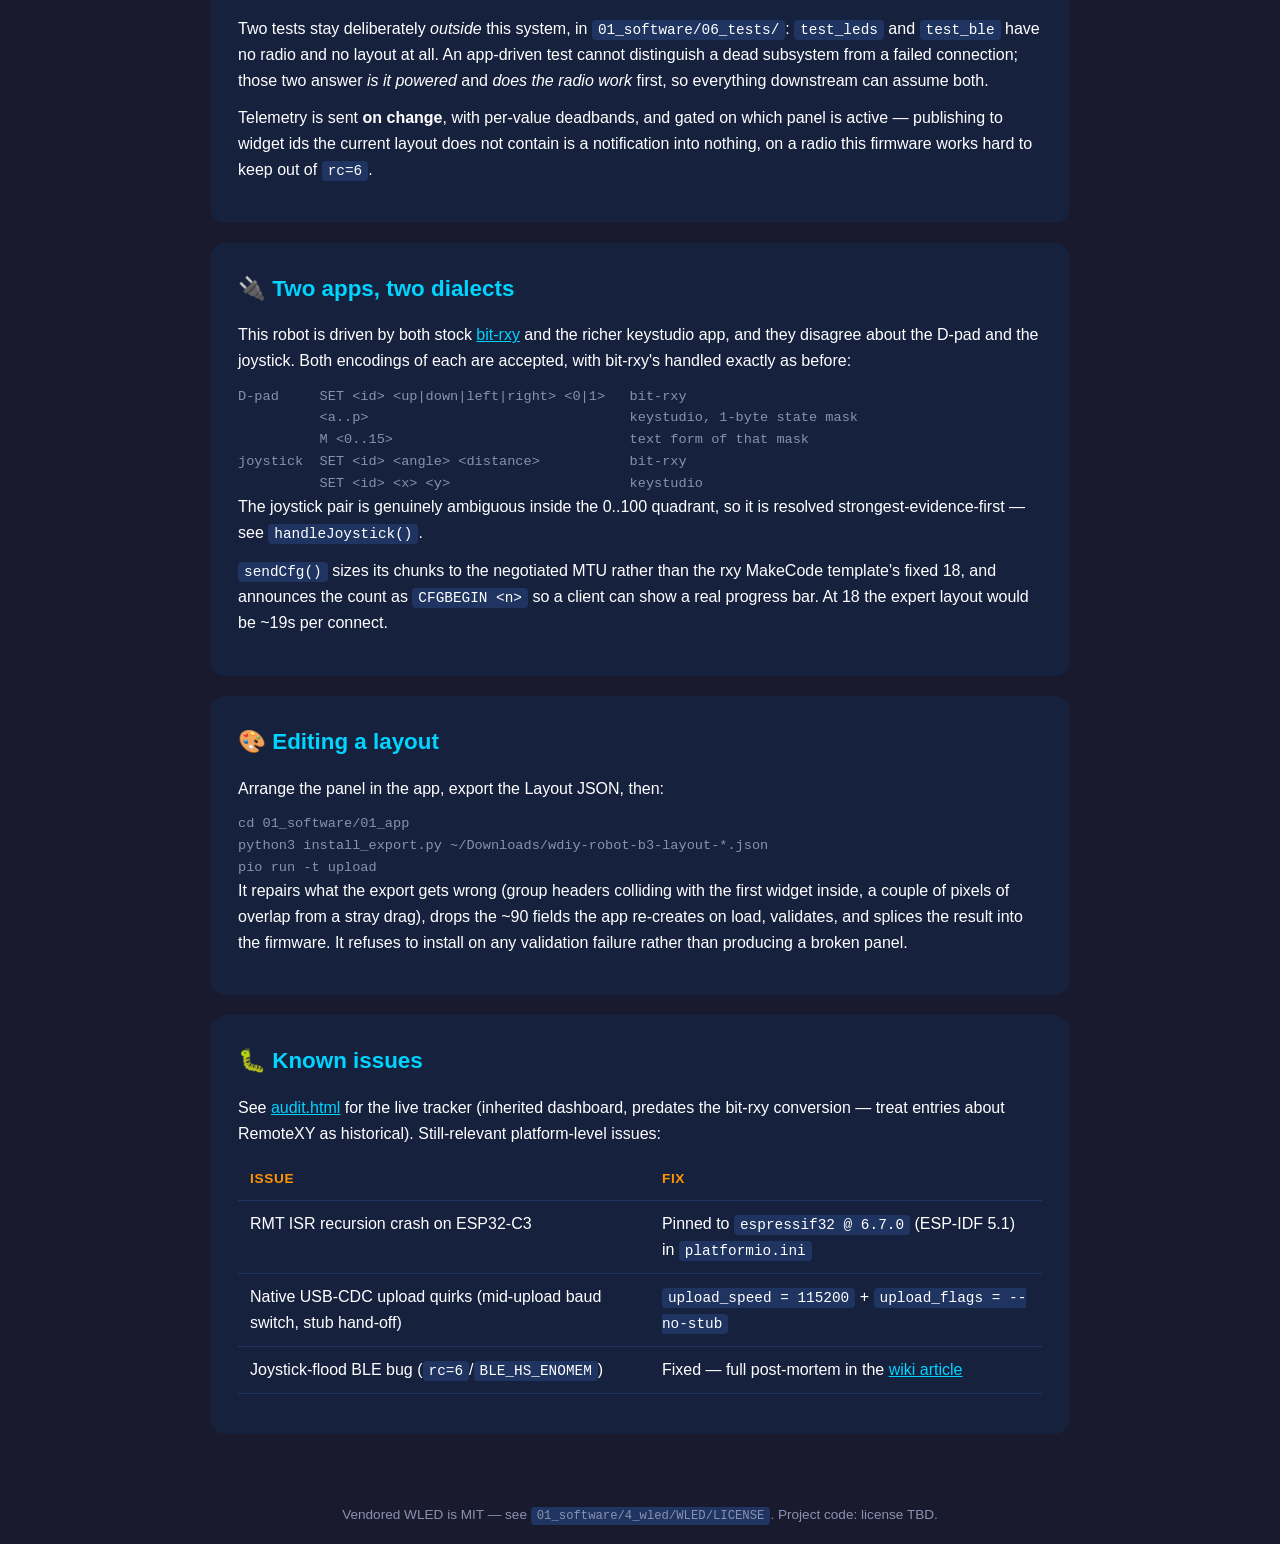
==== commit d3bb0808: "Turn the Level selector into eight panels, six of them classroom tests Nine separate test firmwares " ====
--- a/README.html
+++ b/README.html
@@ -152,9 +152,44 @@
 │   │   ├── <span class="hl">layout_cfg.sh</span>          decode/encode the bit-rxy layout JSON ↔ base64
 │   │   └── <span class="hl">ota_flash.sh</span>           push firmware over WiFi OTA
 │   ├── 02_calibration/            calibration sketch
+│   ├── 06_tests/                  standalone bring-up sketches (no BLE, no app)
 │   └── 4_wled/                    vendored WLED source (unrelated sub-project)
 ├── 02_hardware/                   PCB design (KiCad, v1–v3)
 └── 03_3d/                         3D-print files</div>
+    </section>
+
+    <section>
+        <h2>🎛 Panels</h2>
+        <p>The robot owns its layout: the app is a generic renderer and draws whatever CFG arrives on connect. Eight panels are compiled in, chosen from the <strong>Level</strong> selector, which persists in NVS and re-sends the layout live &mdash; the panel redraws without a reconnect and without reflashing.</p>
+        <ul>
+            <li><strong>Beginner</strong> &mdash; drive, two gauges, battery (9 controls)</li>
+            <li><strong>Expert</strong> &mdash; drive, distance + graph, lights, sound, system (30 controls)</li>
+            <li><strong>Motors / Distance / Lights / Sound / Display / Power</strong> &mdash; one subsystem each, for classroom bring-up</li>
+        </ul>
+        <p>The test panels exist so a child moves between exercises with a dropdown instead of an adult reflashing between them. Each carries the Level selector itself &mdash; a panel without it would strand the robot until someone reflashed.</p>
+        <p>Two tests stay deliberately <em>outside</em> this system, in <code>01_software/06_tests/</code>: <code>test_leds</code> and <code>test_ble</code> have no radio and no layout at all. An app-driven test cannot distinguish a dead subsystem from a failed connection; those two answer <em>is it powered</em> and <em>does the radio work</em> first, so everything downstream can assume both.</p>
+        <p>Telemetry is sent <strong>on change</strong>, with per-value deadbands, and gated on which panel is active &mdash; publishing to widget ids the current layout does not contain is a notification into nothing, on a radio this firmware works hard to keep out of <code>rc=6</code>.</p>
+    </section>
+
+    <section>
+        <h2>🔌 Two apps, two dialects</h2>
+        <p>This robot is driven by both stock <a href="https://abourdim.github.io/bit-rxy/">bit-rxy</a> and the richer keystudio app, and they disagree about the D-pad and the joystick. Both encodings of each are accepted, with bit-rxy's handled exactly as before:</p>
+        <div class="tree">D-pad     SET &lt;id&gt; &lt;up|down|left|right&gt; &lt;0|1&gt;   bit-rxy
+          &lt;a..p&gt;                                keystudio, 1-byte state mask
+          M &lt;0..15&gt;                             text form of that mask
+joystick  SET &lt;id&gt; &lt;angle&gt; &lt;distance&gt;           bit-rxy
+          SET &lt;id&gt; &lt;x&gt; &lt;y&gt;                      keystudio</div>
+        <p>The joystick pair is genuinely ambiguous inside the 0..100 quadrant, so it is resolved strongest-evidence-first &mdash; see <code>handleJoystick()</code>.</p>
+        <p><code>sendCfg()</code> sizes its chunks to the negotiated MTU rather than the rxy MakeCode template's fixed 18, and announces the count as <code>CFGBEGIN &lt;n&gt;</code> so a client can show a real progress bar. At 18 the expert layout would be ~19s per connect.</p>
+    </section>
+
+    <section>
+        <h2>🎨 Editing a layout</h2>
+        <p>Arrange the panel in the app, export the Layout JSON, then:</p>
+        <div class="tree">cd 01_software/01_app
+python3 install_export.py ~/Downloads/wdiy-robot-b3-layout-*.json
+pio run -t upload</div>
+        <p>It repairs what the export gets wrong (group headers colliding with the first widget inside, a couple of pixels of overlap from a stray drag), drops the ~90 fields the app re-creates on load, validates, and splices the result into the firmware. It refuses to install on any validation failure rather than producing a broken panel.</p>
     </section>
 
     <section>
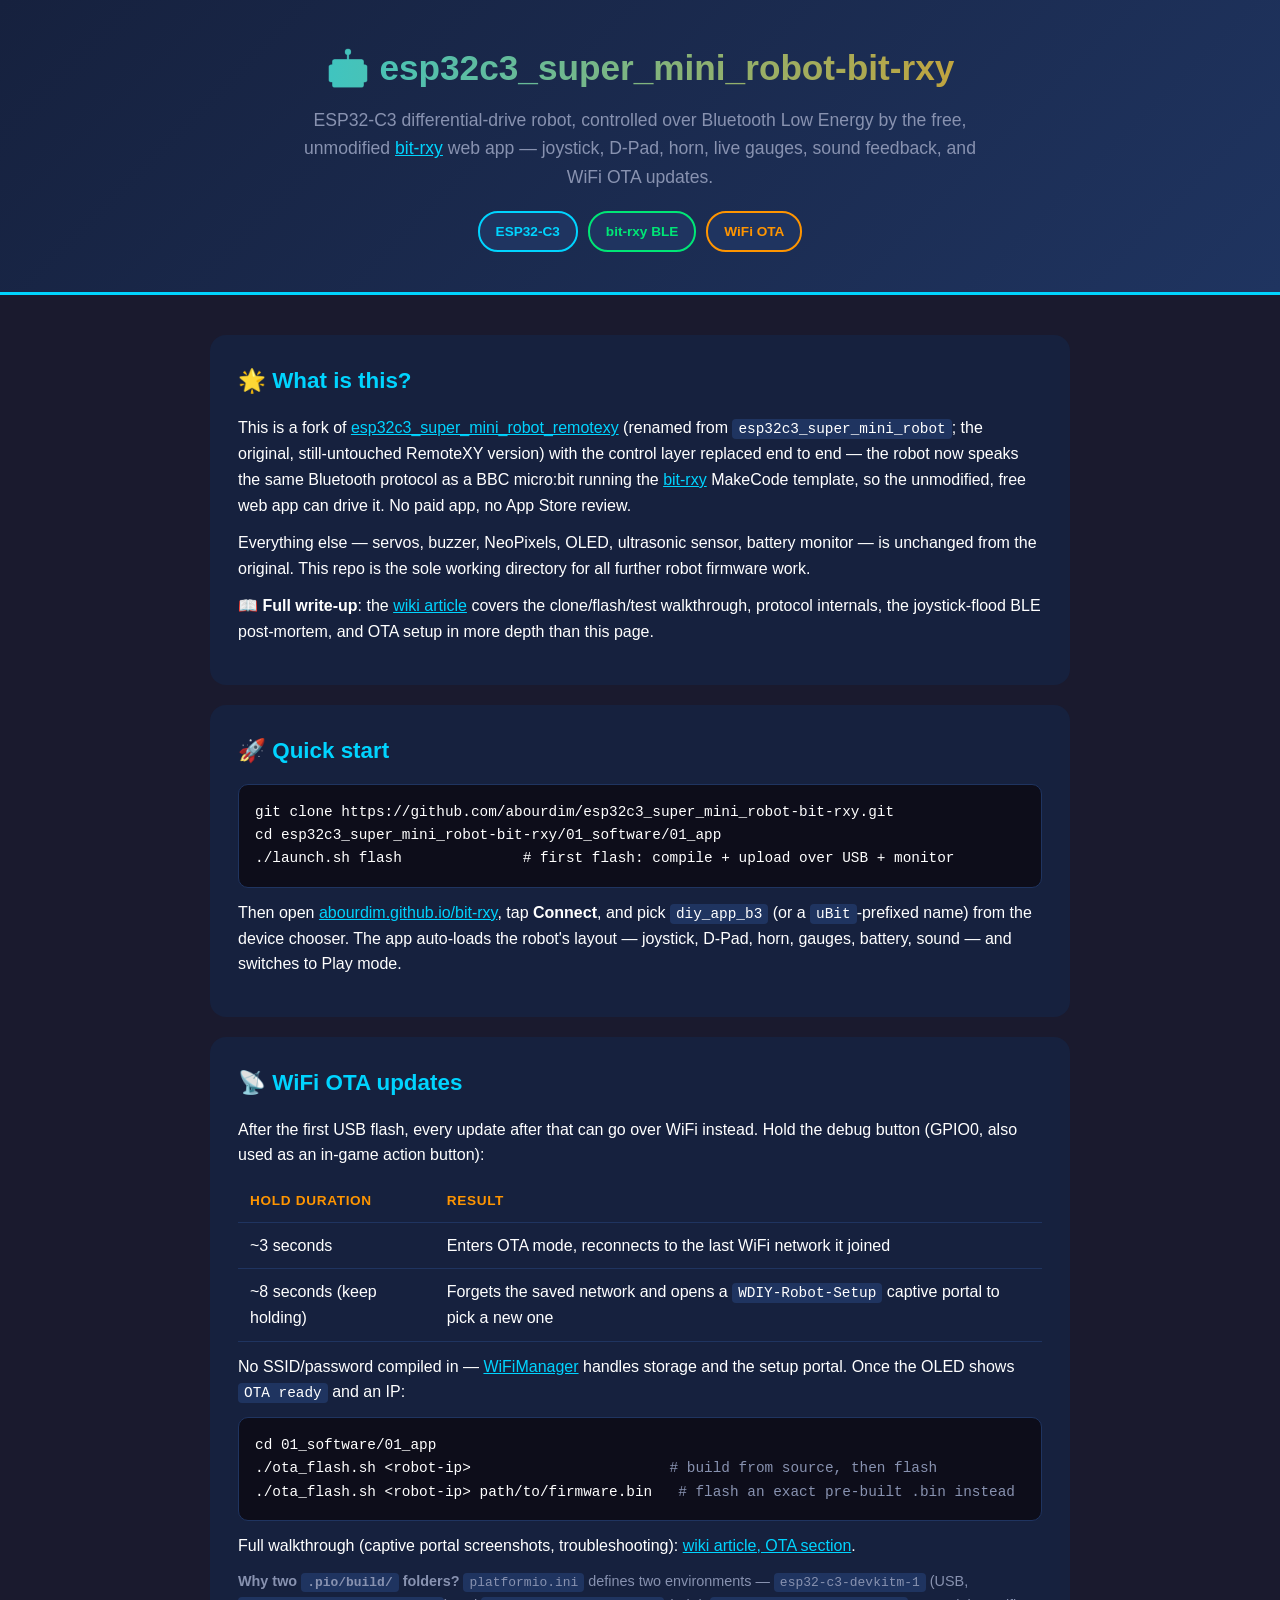
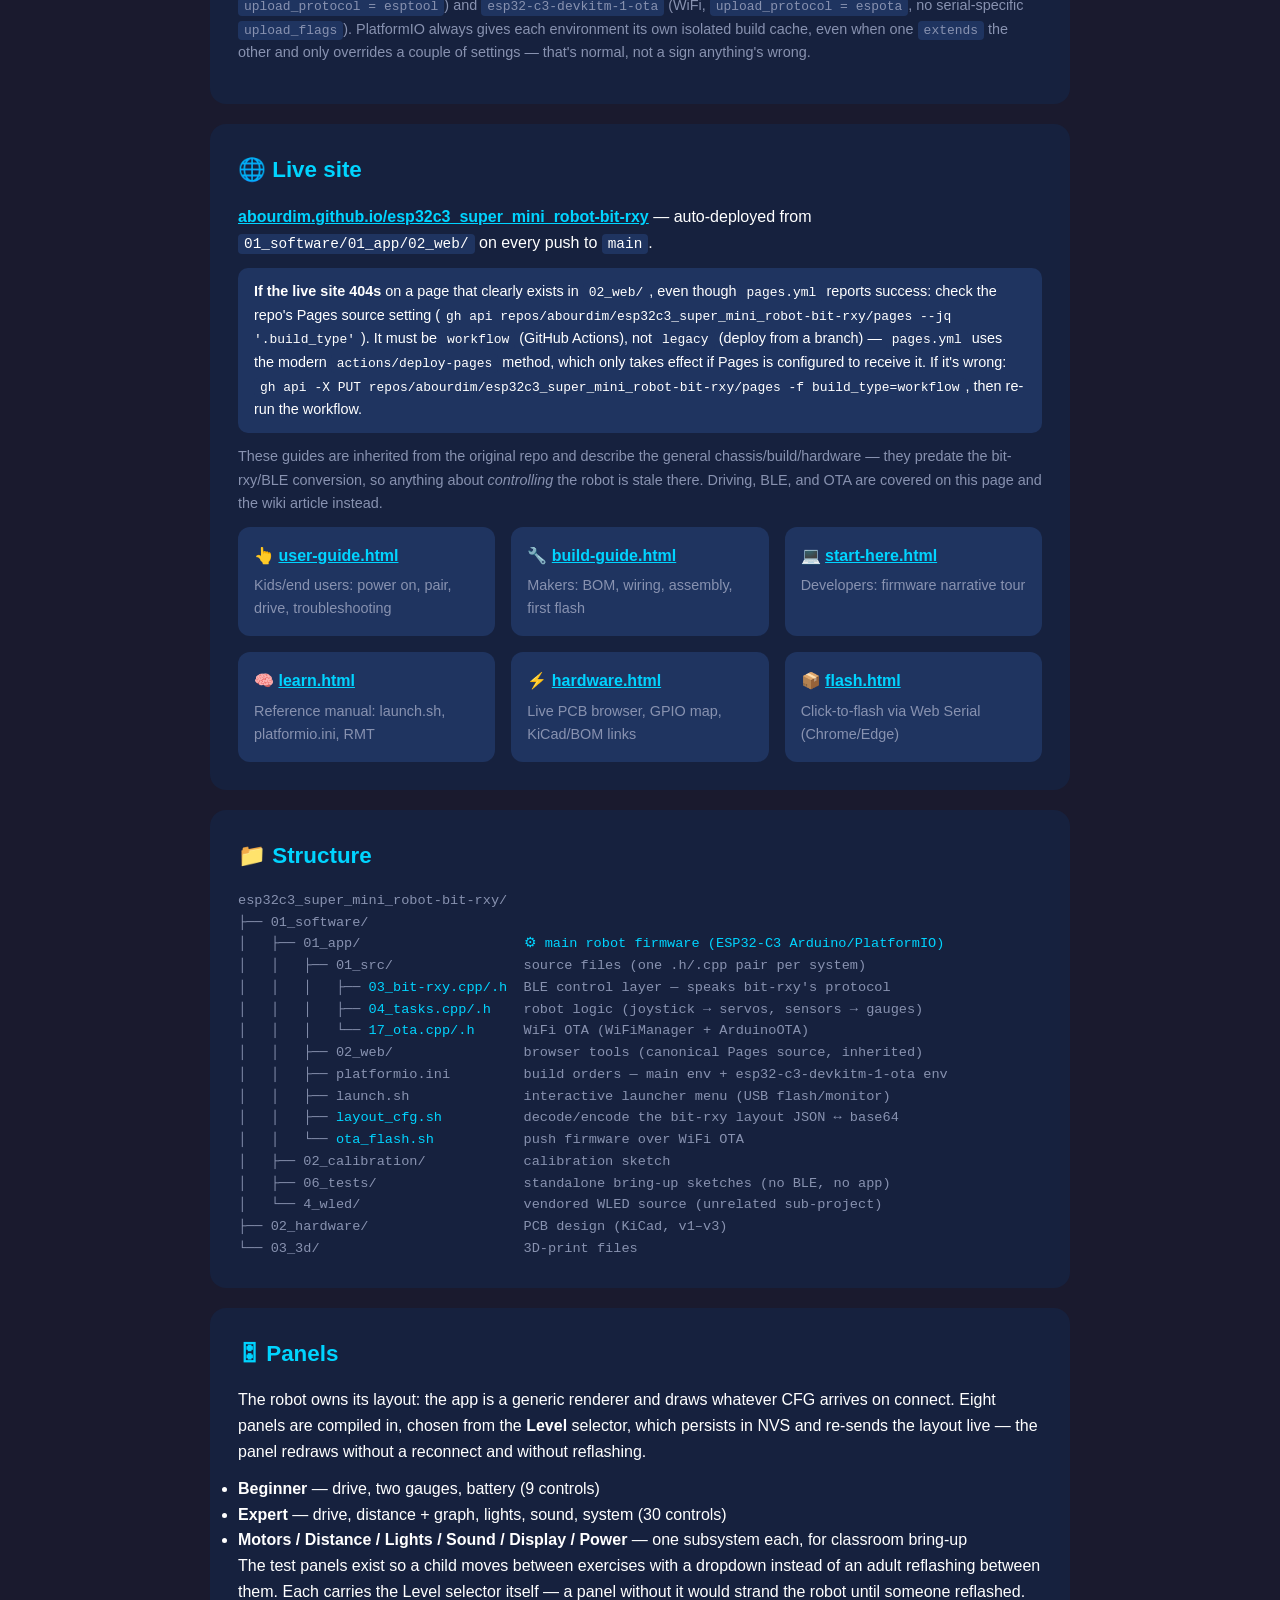
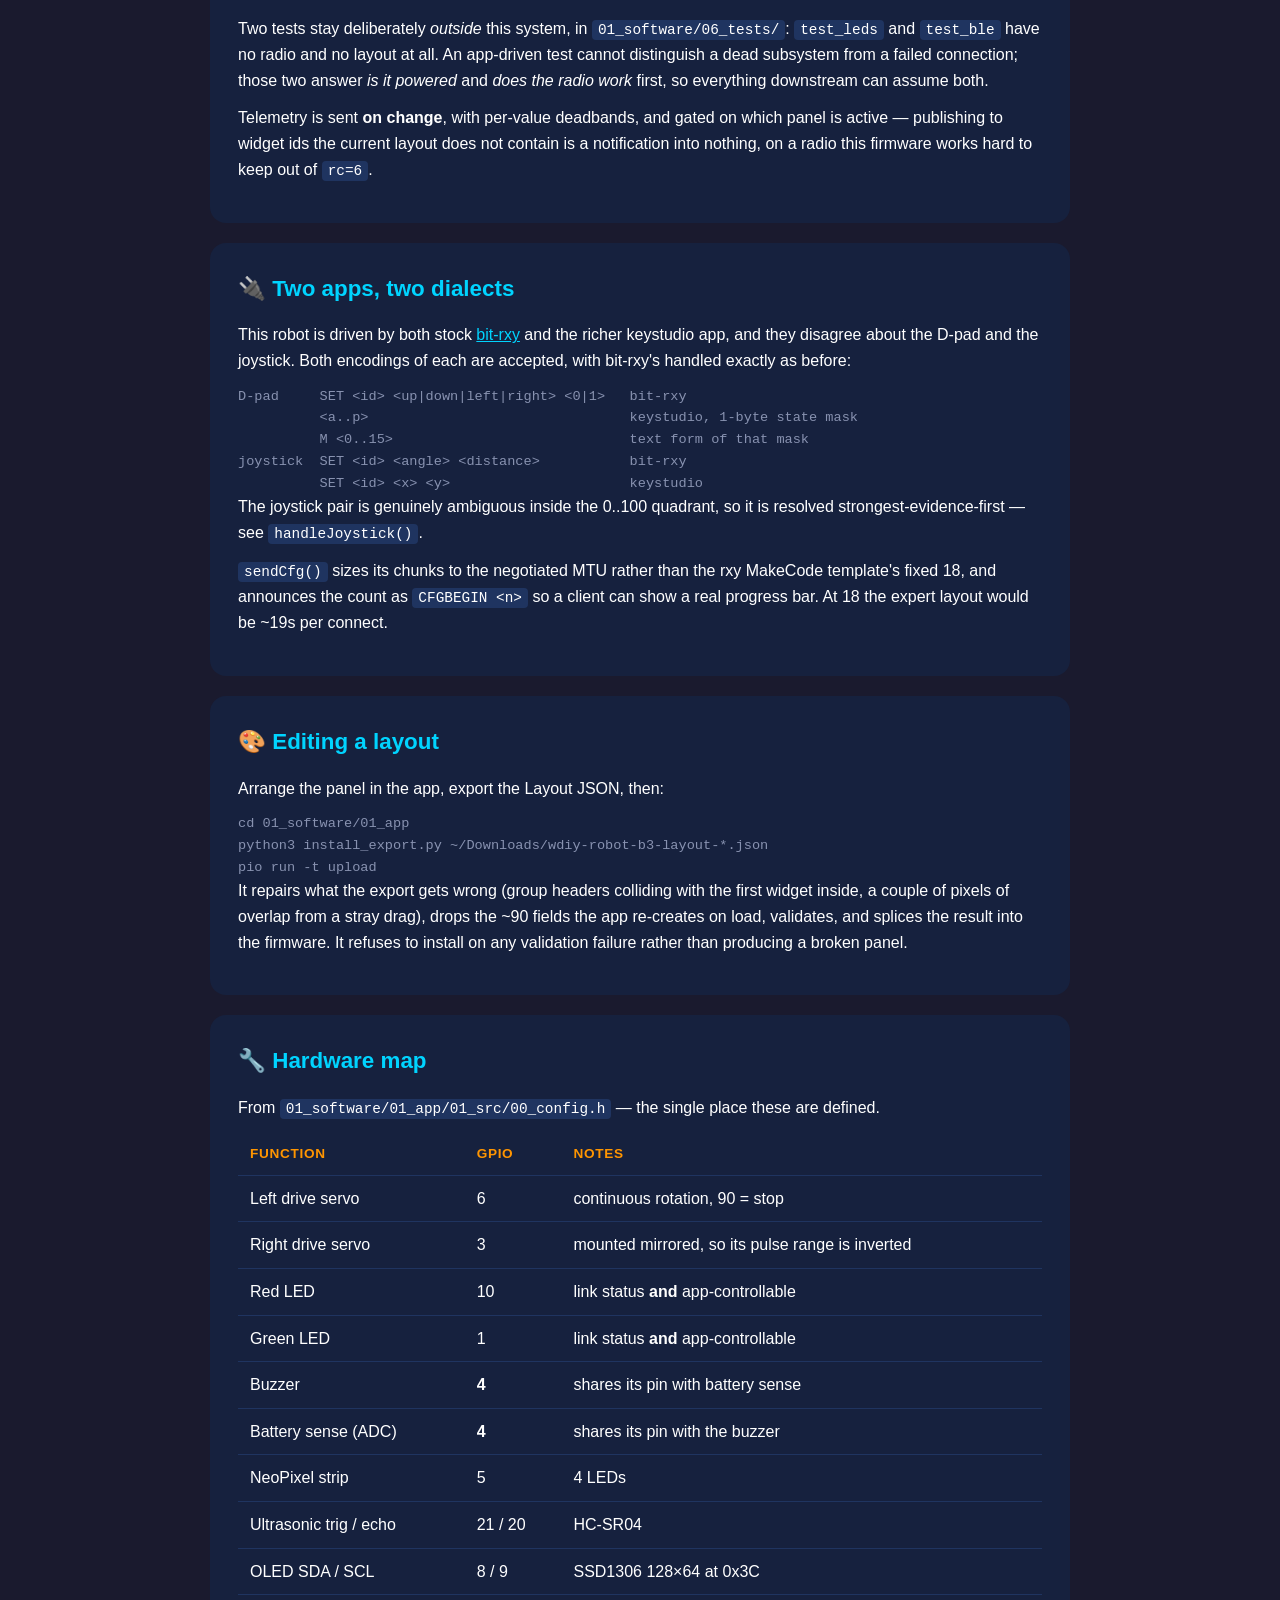
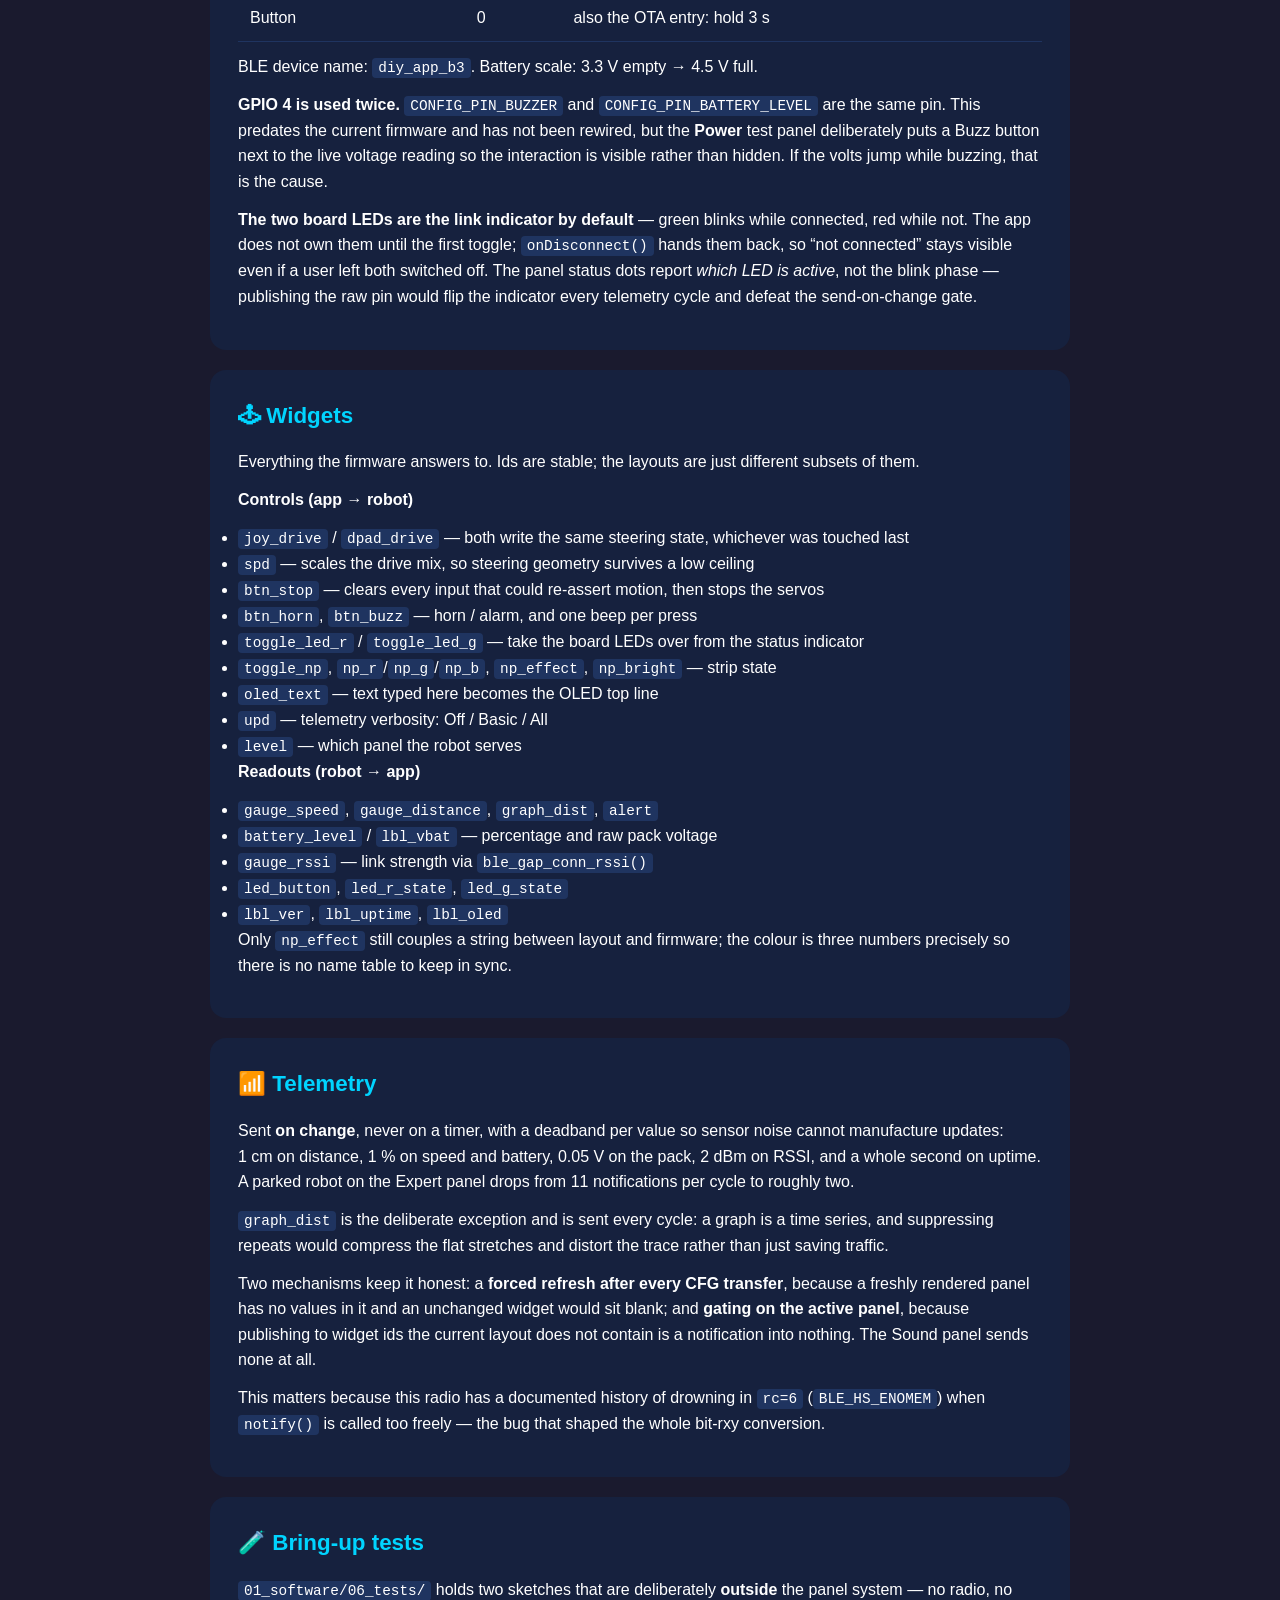
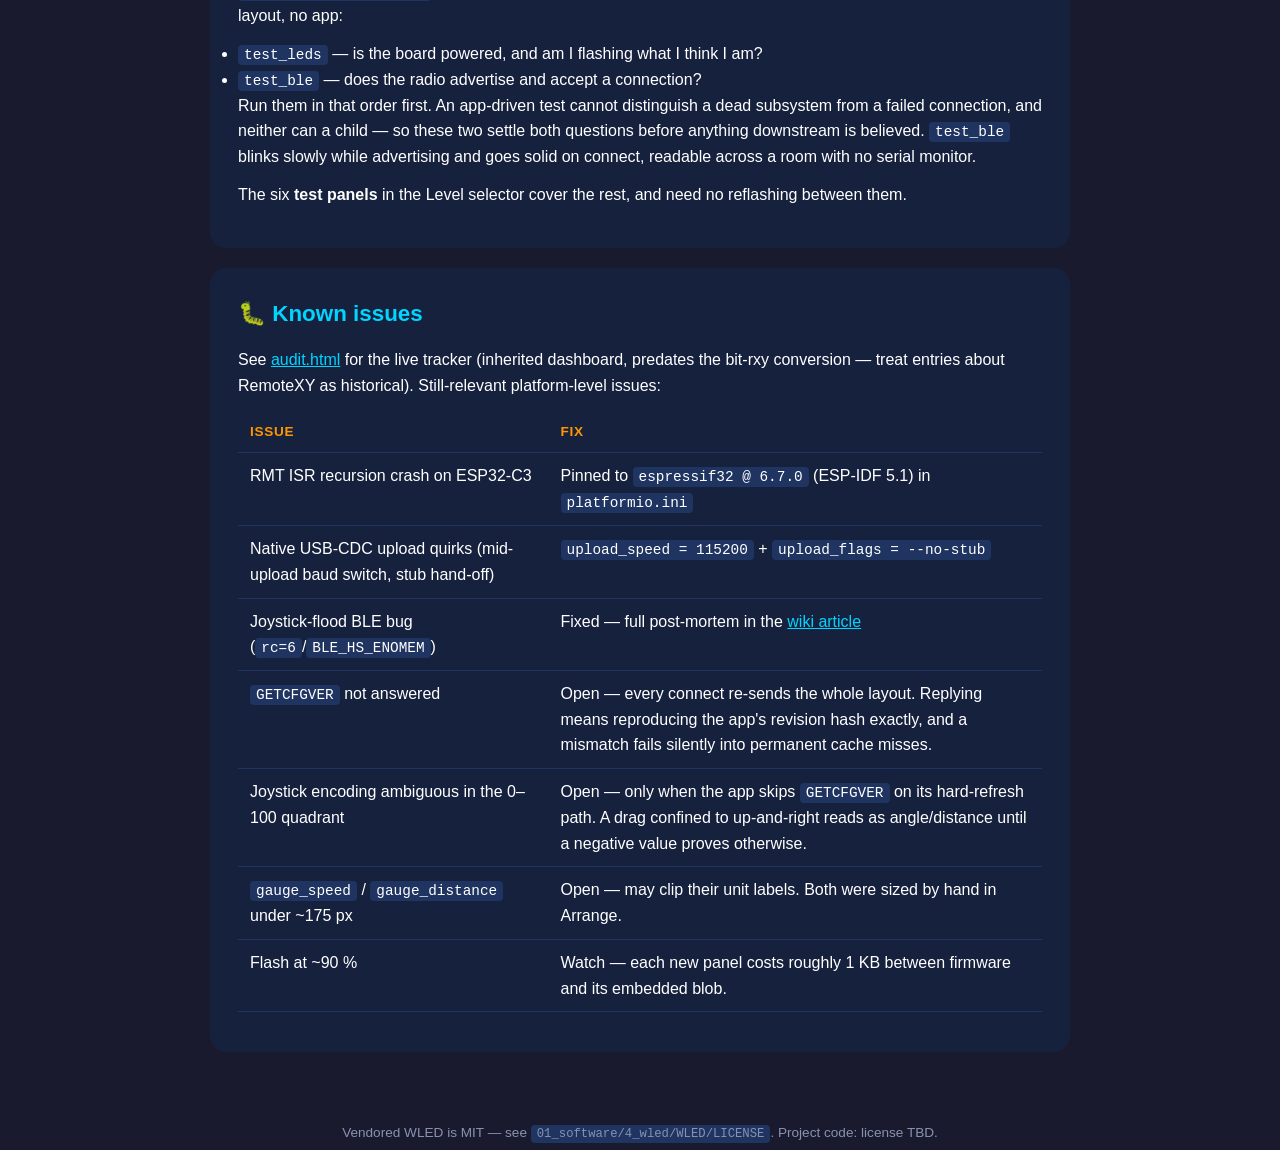
==== commit 99a86a83: "Document the hardware map, every widget, telemetry rules and the tests The README described the firm" ====
--- a/README.html
+++ b/README.html
@@ -193,6 +193,72 @@
     </section>
 
     <section>
+        <h2>🔧 Hardware map</h2>
+        <p>From <code>01_software/01_app/01_src/00_config.h</code> &mdash; the single place these are defined.</p>
+        <table>
+            <tr><th>Function</th><th>GPIO</th><th>Notes</th></tr>
+            <tr><td>Left drive servo</td><td>6</td><td>continuous rotation, 90 = stop</td></tr>
+            <tr><td>Right drive servo</td><td>3</td><td>mounted mirrored, so its pulse range is inverted</td></tr>
+            <tr><td>Red LED</td><td>10</td><td>link status <strong>and</strong> app-controllable</td></tr>
+            <tr><td>Green LED</td><td>1</td><td>link status <strong>and</strong> app-controllable</td></tr>
+            <tr><td>Buzzer</td><td><strong>4</strong></td><td>shares its pin with battery sense</td></tr>
+            <tr><td>Battery sense (ADC)</td><td><strong>4</strong></td><td>shares its pin with the buzzer</td></tr>
+            <tr><td>NeoPixel strip</td><td>5</td><td>4 LEDs</td></tr>
+            <tr><td>Ultrasonic trig / echo</td><td>21 / 20</td><td>HC-SR04</td></tr>
+            <tr><td>OLED SDA / SCL</td><td>8 / 9</td><td>SSD1306 128&times;64 at 0x3C</td></tr>
+            <tr><td>Button</td><td>0</td><td>also the OTA entry: hold 3&nbsp;s</td></tr>
+        </table>
+        <p>BLE device name: <code>diy_app_b3</code>. Battery scale: 3.3&nbsp;V empty &rarr; 4.5&nbsp;V full.</p>
+        <p><strong>GPIO 4 is used twice.</strong> <code>CONFIG_PIN_BUZZER</code> and <code>CONFIG_PIN_BATTERY_LEVEL</code> are the same pin. This predates the current firmware and has not been rewired, but the <strong>Power</strong> test panel deliberately puts a Buzz button next to the live voltage reading so the interaction is visible rather than hidden. If the volts jump while buzzing, that is the cause.</p>
+        <p><strong>The two board LEDs are the link indicator by default</strong> &mdash; green blinks while connected, red while not. The app does not own them until the first toggle; <code>onDisconnect()</code> hands them back, so &ldquo;not connected&rdquo; stays visible even if a user left both switched off. The panel status dots report <em>which LED is active</em>, not the blink phase &mdash; publishing the raw pin would flip the indicator every telemetry cycle and defeat the send-on-change gate.</p>
+    </section>
+
+    <section>
+        <h2>🕹 Widgets</h2>
+        <p>Everything the firmware answers to. Ids are stable; the layouts are just different subsets of them.</p>
+        <p><strong>Controls (app &rarr; robot)</strong></p>
+        <ul>
+            <li><code>joy_drive</code> / <code>dpad_drive</code> &mdash; both write the same steering state, whichever was touched last</li>
+            <li><code>spd</code> &mdash; scales the drive mix, so steering geometry survives a low ceiling</li>
+            <li><code>btn_stop</code> &mdash; clears every input that could re-assert motion, then stops the servos</li>
+            <li><code>btn_horn</code>, <code>btn_buzz</code> &mdash; horn / alarm, and one beep per press</li>
+            <li><code>toggle_led_r</code> / <code>toggle_led_g</code> &mdash; take the board LEDs over from the status indicator</li>
+            <li><code>toggle_np</code>, <code>np_r</code>/<code>np_g</code>/<code>np_b</code>, <code>np_effect</code>, <code>np_bright</code> &mdash; strip state</li>
+            <li><code>oled_text</code> &mdash; text typed here becomes the OLED top line</li>
+            <li><code>upd</code> &mdash; telemetry verbosity: Off / Basic / All</li>
+            <li><code>level</code> &mdash; which panel the robot serves</li>
+        </ul>
+        <p><strong>Readouts (robot &rarr; app)</strong></p>
+        <ul>
+            <li><code>gauge_speed</code>, <code>gauge_distance</code>, <code>graph_dist</code>, <code>alert</code></li>
+            <li><code>battery_level</code> / <code>lbl_vbat</code> &mdash; percentage and raw pack voltage</li>
+            <li><code>gauge_rssi</code> &mdash; link strength via <code>ble_gap_conn_rssi()</code></li>
+            <li><code>led_button</code>, <code>led_r_state</code>, <code>led_g_state</code></li>
+            <li><code>lbl_ver</code>, <code>lbl_uptime</code>, <code>lbl_oled</code></li>
+        </ul>
+        <p>Only <code>np_effect</code> still couples a string between layout and firmware; the colour is three numbers precisely so there is no name table to keep in sync.</p>
+    </section>
+
+    <section>
+        <h2>📶 Telemetry</h2>
+        <p>Sent <strong>on change</strong>, never on a timer, with a deadband per value so sensor noise cannot manufacture updates: 1&nbsp;cm on distance, 1&nbsp;% on speed and battery, 0.05&nbsp;V on the pack, 2&nbsp;dBm on RSSI, and a whole second on uptime. A parked robot on the Expert panel drops from 11 notifications per cycle to roughly two.</p>
+        <p><code>graph_dist</code> is the deliberate exception and is sent every cycle: a graph is a time series, and suppressing repeats would compress the flat stretches and distort the trace rather than just saving traffic.</p>
+        <p>Two mechanisms keep it honest: a <strong>forced refresh after every CFG transfer</strong>, because a freshly rendered panel has no values in it and an unchanged widget would sit blank; and <strong>gating on the active panel</strong>, because publishing to widget ids the current layout does not contain is a notification into nothing. The Sound panel sends none at all.</p>
+        <p>This matters because this radio has a documented history of drowning in <code>rc=6</code> (<code>BLE_HS_ENOMEM</code>) when <code>notify()</code> is called too freely &mdash; the bug that shaped the whole bit-rxy conversion.</p>
+    </section>
+
+    <section>
+        <h2>🧪 Bring-up tests</h2>
+        <p><code>01_software/06_tests/</code> holds two sketches that are deliberately <strong>outside</strong> the panel system &mdash; no radio, no layout, no app:</p>
+        <ul>
+            <li><code>test_leds</code> &mdash; is the board powered, and am I flashing what I think I am?</li>
+            <li><code>test_ble</code> &mdash; does the radio advertise and accept a connection?</li>
+        </ul>
+        <p>Run them in that order first. An app-driven test cannot distinguish a dead subsystem from a failed connection, and neither can a child &mdash; so these two settle both questions before anything downstream is believed. <code>test_ble</code> blinks slowly while advertising and goes solid on connect, readable across a room with no serial monitor.</p>
+        <p>The six <strong>test panels</strong> in the Level selector cover the rest, and need no reflashing between them.</p>
+    </section>
+
+    <section>
         <h2>🐛 Known issues</h2>
         <p>See <a href="https://abourdim.github.io/esp32c3_super_mini_robot-bit-rxy/audit.html">audit.html</a> for the live tracker (inherited dashboard, predates the bit-rxy conversion &mdash; treat entries about RemoteXY as historical). Still-relevant platform-level issues:</p>
         <table>
@@ -200,6 +266,10 @@
             <tr><td>RMT ISR recursion crash on ESP32-C3</td><td>Pinned to <code>espressif32 @ 6.7.0</code> (ESP-IDF 5.1) in <code>platformio.ini</code></td></tr>
             <tr><td>Native USB-CDC upload quirks (mid-upload baud switch, stub hand-off)</td><td><code>upload_speed = 115200</code> + <code>upload_flags = --no-stub</code></td></tr>
             <tr><td>Joystick-flood BLE bug (<code>rc=6</code>/<code>BLE_HS_ENOMEM</code>)</td><td>Fixed &mdash; full post-mortem in the <a href="https://abourdim.github.io/wiki/wdiy-robot-en.html#postmortem">wiki article</a></td></tr>
+            <tr><td><code>GETCFGVER</code> not answered</td><td>Open &mdash; every connect re-sends the whole layout. Replying means reproducing the app's revision hash exactly, and a mismatch fails silently into permanent cache misses.</td></tr>
+            <tr><td>Joystick encoding ambiguous in the 0&ndash;100 quadrant</td><td>Open &mdash; only when the app skips <code>GETCFGVER</code> on its hard-refresh path. A drag confined to up-and-right reads as angle/distance until a negative value proves otherwise.</td></tr>
+            <tr><td><code>gauge_speed</code> / <code>gauge_distance</code> under ~175&nbsp;px</td><td>Open &mdash; may clip their unit labels. Both were sized by hand in Arrange.</td></tr>
+            <tr><td>Flash at ~90&nbsp;%</td><td>Watch &mdash; each new panel costs roughly 1&nbsp;KB between firmware and its embedded blob.</td></tr>
         </table>
     </section>
 
